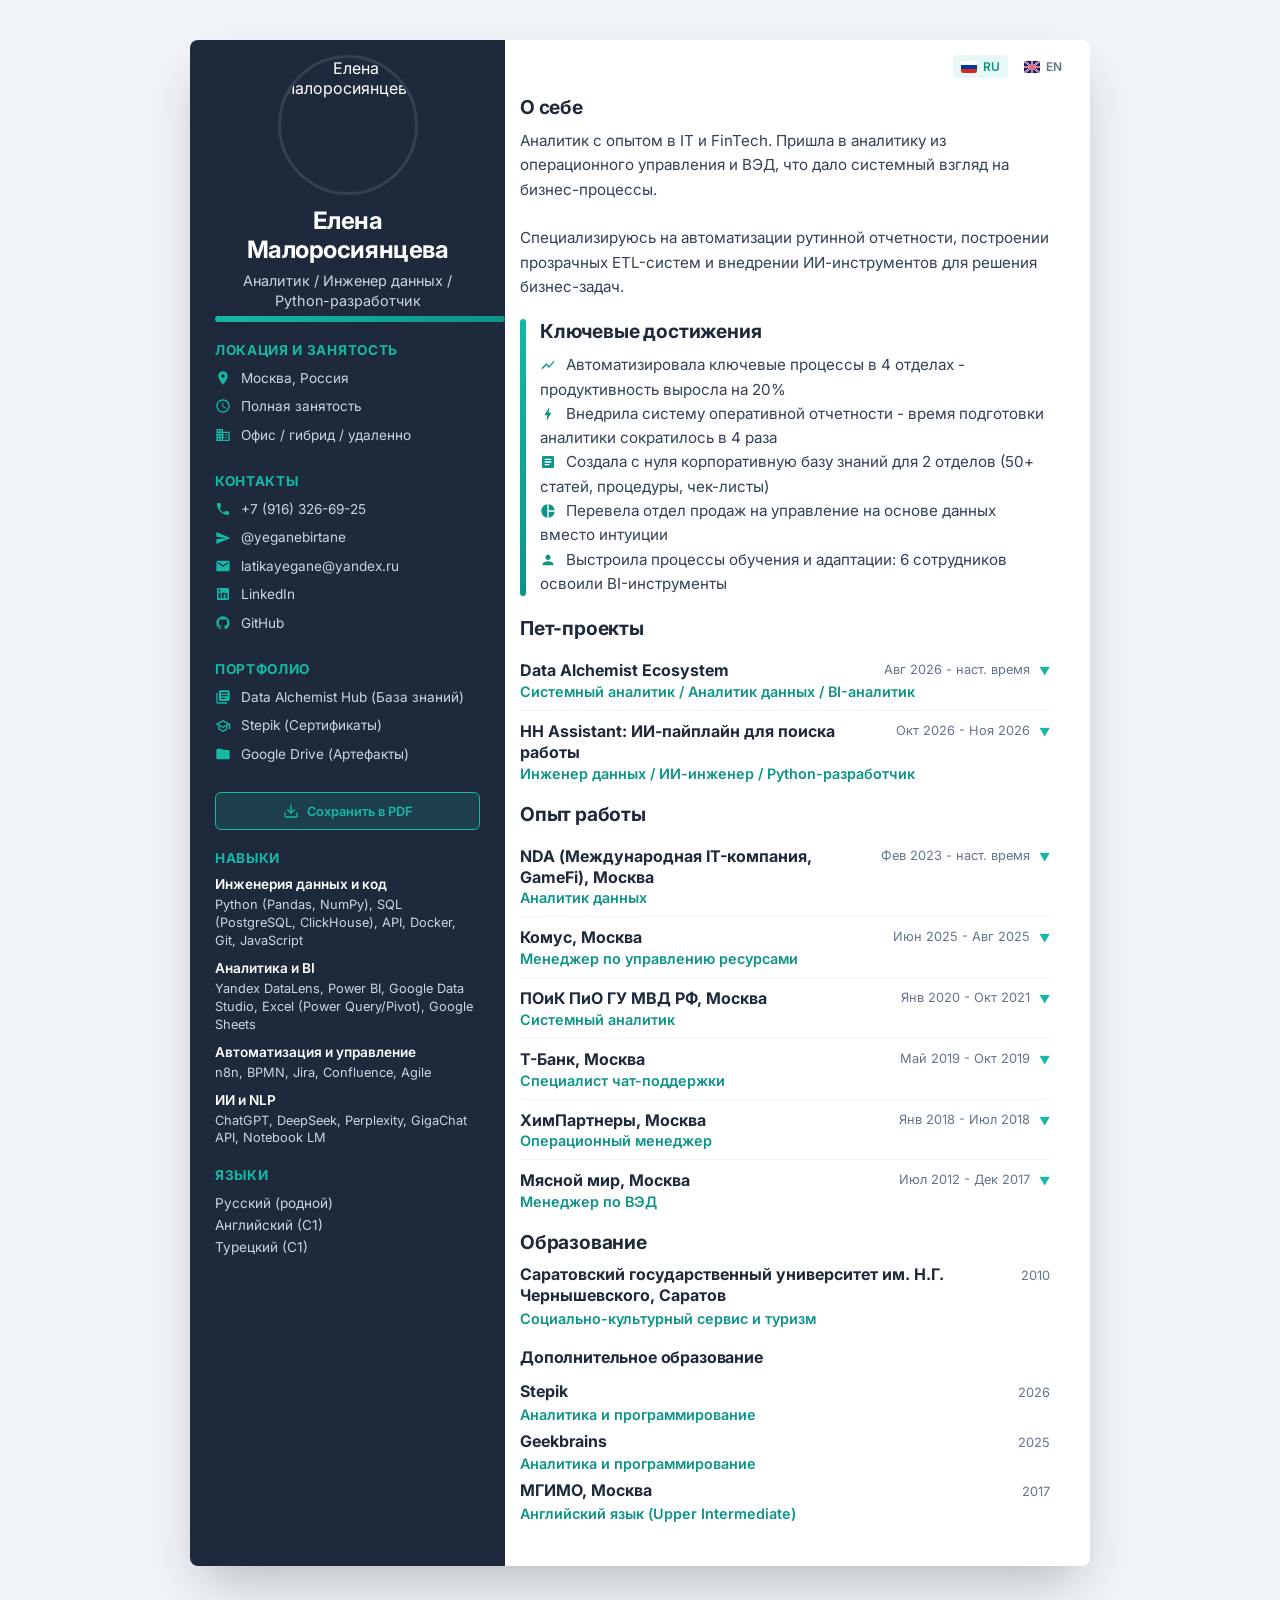
==== index.html @ 45dabecd "Update index.html" ====
<!DOCTYPE html>
<html lang="ru">
<head>
  <meta charset="UTF-8">
  <meta name="viewport" content="width=device-width, initial-scale=1.0">
  <title>Елена Малоросиянцева - Аналитик / Инженер данных / Python-разработчик</title>
  
  <link rel="alternate" hreflang="ru" href="https://elenaphoenix.github.io/cv/index.html" />
  <link rel="alternate" hreflang="en" href="https://elenaphoenix.github.io/cv/index-en.html" />
  <link rel="alternate" hreflang="x-default" href="https://elenaphoenix.github.io/cv/index.html" />

  <!-- Yandex.Metrika counter --> 
  <script type="text/javascript">     
    (function(m,e,t,r,i,k,a){m[i]=m[i]||function(){(m[i].a=m[i].a||[]).push(arguments)};m[i].l=1*new Date();for (var j = 0; j < document.scripts.length; j++) {if (document.scripts[j].src === r) { return; }}k=e.createElement(t),a=e.getElementsByTagName(t)[0],k.async=1,k.src=r,a.parentNode.insertBefore(k,a)})(window, document,'script','https://mc.webvisor.org/metrika/tag_ww.js?id=111546210', 'ym');      
    ym(111546210, 'init', {ssr:true, webvisor:true, trackHash:true, clickmap:true, ecommerce:"dataLayer", referrer: document.referrer, url: location.href, accurateTrackBounce:true, trackLinks:true}); 
  </script> 
  <noscript><div><img src="https://mc.yandex.ru/watch/111546210" style="position:absolute; left:-9999px;" alt="" /></div></noscript> 
  <!-- /Yandex.Metrika counter -->   

  <!-- Google tag (gtag.js) -->
  <script async src="https://www.googletagmanager.com/gtag/js?id=G-RLBGCTVWVK"></script>
  <script>
    window.dataLayer = window.dataLayer || [];
    function gtag(){dataLayer.push(arguments);}
    gtag('js', new Date());
    gtag('config', 'G-RLBGCTVWVK');
  </script>
  <!-- /Google tag (gtag.js) -->
  
  <link rel="preconnect" href="https://fonts.googleapis.com">
  <link rel="preconnect" href="https://fonts.gstatic.com" crossorigin>
  <link href="https://fonts.googleapis.com/css2?family=Inter:wght@400;600;700&display=swap" rel="stylesheet">
  <link rel="stylesheet" href="global.css">
  
  <link rel="apple-touch-icon" sizes="180x180" href="apple-touch-icon.png">
  <link rel="icon" type="image/png" sizes="32x32" href="favicon-32x32.png">
  <link rel="icon" type="image/png" sizes="16x16" href="favicon-16x16.png">
  <link rel="manifest" href="site.webmanifest">
  
  <style>
    :root {
      --color-dark: #1E293B;
      --color-turquoise: #14B8A6;
      --color-turquoise-dark: #0D9488;
      --color-bg-light: #F1F5F9;
      --color-bg-white: #FFFFFF;
      --color-text-light: #CBD5E1;
      --color-text-main: #334155;
      --color-text-muted: #64748B;
      --font-main: 'Inter', sans-serif;
    }

    body {
      font-family: var(--font-main);
      margin: 0;
      padding: 0;
      background-color: var(--color-bg-light);
      color: var(--color-dark);
      -webkit-font-smoothing: antialiased;
    }

    * { box-sizing: border-box; }

    a {
      text-decoration: none;
      color: var(--color-turquoise);
      transition: color 0.2s ease;
    }

    #section-resume {
      padding: 40px 20px;
      display: flex;
      justify-content: center;
      align-items: flex-start;
      min-height: 100vh;
    }

    .resume-container {
      display: flex;
      width: 100%;
      max-width: 900px;
      background-color: var(--color-bg-white);
      box-shadow: 0 25px 50px -12px rgba(0, 0, 0, 0.25);
      border-radius: 8px;
      overflow: hidden;
      position: relative;
    }

    .lang-switcher {
      position: absolute;
      top: 15px;
      right: 20px;
      display: flex;
      gap: 8px;
      z-index: 100;
    }
    .lang-link {
      display: flex;
      align-items: center;
      gap: 6px;
      font-size: 0.75rem;
      font-weight: 600;
      color: var(--color-text-muted);
      padding: 4px 8px;
      border-radius: 4px;
      transition: all 0.2s;
    }
    .lang-link.active {
      color: var(--color-turquoise-dark);
      background: rgba(20, 184, 166, 0.1);
    }
    .lang-link:hover { color: var(--color-turquoise-dark); }
    .flag-svg { border-radius: 2px; }

    /* ЛЕВАЯ КОЛОНКА */
    .sidebar {
      flex: 0 0 35%;
      background-color: var(--color-dark);
      color: var(--color-bg-white);
      padding: 15px 25px 30px 25px;
      display: flex;
      flex-direction: column;
    }

    .profile-section {
      text-align: center;
      margin-bottom: 0;
    }

    .profile-img {
      width: 140px;
      height: 140px;
      border-radius: 50%;
      object-fit: cover;
      margin: 0 auto 12px auto;
      display: block;
      border: 3px solid var(--color-text-main);
    }

    .name {
      font-size: 1.5rem;
      font-weight: 700;
      margin: 0 0 6px 0;
      line-height: 1.2;
      letter-spacing: -0.02em;
    }

    .title {
      font-size: 0.9rem;
      color: var(--color-text-light);
      font-weight: 400;
      margin: 0 0 5px 0;
      line-height: 1.4;
    }

    .divider {
      position: relative;
      width: calc(100% + 25px);
      height: 6px;
      background: linear-gradient(90deg, var(--color-turquoise), var(--color-turquoise-dark));
      border-radius: 3px;
      margin: 0 0 20px 0;
      z-index: 10;
    }

    .sidebar-section {
      margin-bottom: 20px; 
    }
    .sidebar-section:last-child { margin-bottom: 0; }

    .section-title {
      font-size: 0.85rem;
      font-weight: 700;
      margin: 0 0 10px 0;
      letter-spacing: 0.05em;
      text-transform: uppercase;
      color: var(--color-turquoise); 
    }

    .info-list {
      list-style: none;
      padding: 0;
      margin: 0;
    }

    .info-list li {
      font-size: 0.85rem;
      color: var(--color-text-light);
      margin-bottom: 8px; 
      line-height: 1.5;
      display: flex;
      align-items: center;
      gap: 10px;
    }

    .info-list a {
      color: var(--color-text-light);
      display: inline; 
    }

    .info-list a:hover { color: var(--color-bg-white) !important; }

    .contact-icon-svg {
      width: 16px;
      height: 16px;
      fill: var(--color-turquoise);
      flex-shrink: 0;
      display: inline-block;
      vertical-align: middle;
    }

    .pdf-download-btn {
      display: flex;
      align-items: center;
      justify-content: center;
      gap: 8px;
      padding: 10px;
      background-color: rgba(20, 184, 166, 0.15);
      border: 1px solid var(--color-turquoise);
      border-radius: 6px;
      color: var(--color-turquoise);
      font-size: 0.8rem;
      font-weight: 600;
      cursor: pointer;
      width: 100%;
      font-family: inherit;
      transition: all 0.2s;
      /* margin-top: 10px; УБРАНО */
    }
    .pdf-download-btn:hover {
      background-color: var(--color-turquoise);
      color: var(--color-dark);
    }

    .skill-group { margin-bottom: 10px; } 
    .skill-group:last-child { margin-bottom: 0; }
    .skill-name {
      font-size: 0.85rem;
      font-weight: 600;
      margin-bottom: 4px;
      color: var(--color-bg-white);
    }
    .skill-desc {
      font-size: 0.8rem;
      color: var(--color-text-light);
      line-height: 1.4;
    }

    .languages-text {
      font-size: 0.85rem;
      color: var(--color-text-light);
      line-height: 1.6;
      margin: 0;
    }

    /* ПРАВАЯ КОЛОНКА */
    .main-content {
      flex: 1;
      padding: 40px 40px 40px 15px;
      background-color: var(--color-bg-white);
      position: relative;
      display: flex;
      flex-direction: column;
    }

    .content-section {
      margin-bottom: 20px; 
      position: relative;
      z-index: 2;
    }
    .content-section:last-child { margin-bottom: 0; }

    .content-title {
      font-size: 1.2rem;
      font-weight: 700;
      color: var(--color-dark);
      margin: 0 0 10px 0;
      letter-spacing: -0.01em;
    }

    .content-text {
      font-size: 0.95rem;
      line-height: 1.6;
      color: var(--color-text-main);
      margin: 0;
    }

    .whitespace-pre { white-space: pre-line; }

    .achievements-box {
      position: relative;
      padding-left: 20px; 
    }
    
    .achievements-box .content-title {
      margin-top: 0;
    }

    .achievements-box::before {
      content: '';
      position: absolute;
      left: 0;
      top: 0; 
      bottom: 0;
      width: 6px;
      background: linear-gradient(180deg, var(--color-turquoise), var(--color-turquoise-dark));
      border-radius: 3px;
      z-index: 5;
    }

    .achievement-icon-svg {
      width: 16px;
      height: 16px;
      fill: var(--color-turquoise-dark);
      display: inline-block;
      vertical-align: middle;
      margin-right: 6px;
      margin-top: -2px;
    }

    .item-header {
      display: grid;
      grid-template-columns: 1fr auto;
      gap: 15px;
      align-items: baseline;
      margin-bottom: 4px;
    }
    .item-title {
      font-size: 1rem;
      font-weight: 700;
      color: var(--color-dark);
      line-height: 1.3;
    }
    .item-date {
      font-size: 0.8rem;
      color: var(--color-text-muted);
      white-space: nowrap;
      text-align: right;
    }
    .item-subtitle {
      font-size: 0.9rem;
      color: var(--color-turquoise-dark);
      font-weight: 600;
      margin-bottom: 8px;
    }

    details.experience-item {
      border-bottom: 1px solid var(--color-bg-light);
      padding: 10px 0;
    }
    details.experience-item:last-child {
      border-bottom: none;
      padding-bottom: 0;
    }
    details.experience-item summary {
      cursor: pointer;
      list-style: none;
      position: relative;
      display: block;
      padding-right: 20px;
    }
    details.experience-item summary::-webkit-details-marker { display: none; }
    
    .summary-wrapper {
      display: flex;
      justify-content: space-between;
      align-items: flex-start;
      gap: 10px;
    }
    .summary-title {
      font-size: 1rem;
      font-weight: 700;
      color: var(--color-dark);
      line-height: 1.3;
    }
    .summary-date {
      font-size: 0.8rem;
      color: var(--color-text-muted);
      white-space: nowrap;
      margin-top: 2px;
    }
    .summary-subtitle {
      font-size: 0.9rem;
      color: var(--color-turquoise-dark);
      font-weight: 600;
      margin-top: 2px;
    }
    
    details.experience-item summary::after {
      content: '▼';
      position: absolute;
      right: 0;
      top: 4px;
      font-size: 0.7rem;
      color: var(--color-turquoise);
      transition: transform 0.2s;
    }
    details.experience-item[open] summary::after {
      transform: rotate(180deg); 
    }
    
    details.experience-item .details-content {
      margin-top: 10px;
      padding-left: 12px;
      border-left: 2px solid var(--color-bg-light);
    }

    @media print {
      body { background-color: #fff; }
      #section-resume { padding: 0; display: block; min-height: auto; }
      .resume-container { box-shadow: none; border-radius: 0; max-width: 100%; }
      .pdf-download-btn, .lang-switcher { display: none !important; }
      details { display: block !important; }
      details > summary { display: block !important; pointer-events: none; }
      details > summary::after { display: none !important; }
      details > .details-content { display: block !important; }
      .divider { -webkit-print-color-adjust: exact; print-color-adjust: exact; }
      .achievements-box::before { -webkit-print-color-adjust: exact; print-color-adjust: exact; }
    }

    @media (max-width: 768px) {
      #section-resume { padding: 20px 10px; }
      .resume-container { flex-direction: column; }
      .divider { width: 100%; margin-bottom: 20px; }
      .sidebar { padding: 15px 25px 30px 25px; }
      .main-content { padding: 20px; }
      .achievements-box::before { top: 0; }
      .lang-switcher { top: 10px; right: 10px; }
    }
  </style>
</head>
<body>
<section id="section-resume">
  <div class="resume-container">
    
    <div class="lang-switcher">
      <a href="index.html" class="lang-link active" title="Русский">
        <svg class="flag-svg" viewBox="0 0 640 480" width="16" height="12"><rect width="640" height="160" fill="#fff"/><rect y="160" width="640" height="160" fill="#0039a6"/><rect y="320" width="640" height="160" fill="#d52b1e"/></svg> RU
      </a>
      <a href="index-en.html" class="lang-link" title="English">
        <svg class="flag-svg" viewBox="0 0 640 480" width="16" height="12"><rect width="640" height="480" fill="#012169"/><path d="M0,0 L640,480 M640,0 L0,480" stroke="#fff" stroke-width="80"/><path d="M0,0 L640,480 M640,0 L0,480" stroke="#C8102E" stroke-width="40"/><rect x="280" width="80" height="480" fill="#fff"/><rect y="200" width="640" height="80" fill="#fff"/><rect x="300" width="40" height="480" fill="#C8102E"/><rect y="220" width="640" height="40" fill="#C8102E"/></svg> EN
      </a>
    </div>

    <aside class="sidebar">
      <div class="profile-section">
        <img src="images/my_photo.jpg" alt="Елена Малоросиянцева" class="profile-img">
        <h1 class="name">Елена Малоросиянцева</h1>
        <h2 class="title">Аналитик / Инженер данных / Python-разработчик</h2>
      </div>
      
      <div class="divider"></div>
      
      <div class="sidebar-section">
        <h3 class="section-title">Локация и занятость</h3>
        <ul class="info-list">
          <li><svg class="contact-icon-svg" viewBox="0 0 24 24"><path d="M12 2C8.13 2 5 5.13 5 9c0 5.25 7 13 7 13s7-7.75 7-13c0-3.87-3.13-7-7-7zm0 9.5c-1.38 0-2.5-1.12-2.5-2.5s1.12-2.5 2.5-2.5 2.5 1.12 2.5 2.5-1.12 2.5-2.5 2.5z"/></svg> Москва, Россия</li>
          <li><svg class="contact-icon-svg" viewBox="0 0 24 24"><path d="M11.99 2C6.47 2 2 6.48 2 12s4.47 10 9.99 10C17.52 22 22 17.52 22 12S17.52 2 11.99 2zM12 20c-4.42 0-8-3.58-8-8s3.58-8 8-8 8 3.58 8 8-3.58 8-8 8zm.5-13H11v6l5.25 3.15.75-1.23-4.5-2.67z"/></svg> Полная занятость</li>
          <li><svg class="contact-icon-svg" viewBox="0 0 24 24"><path d="M12 7V3H2v18h20V7H12zM6 19H4v-2h2v2zm0-4H4v-2h2v2zm0-4H4V9h2v2zm0-4H4V5h2v2zm4 12H8v-2h2v2zm0-4H8v-2h2v2zm0-4H8V9h2v2zm0-4H8V5h2v2zm10 12h-8v-2h2v-2h-2v-2h2v-2h-2V9h8v10zm-2-8h-2v2h2v-2zm0 4h-2v2h2v-2z"/></svg> Офис / гибрид / удаленно</li>
        </ul>
      </div>

      <div class="sidebar-section">
        <h3 class="section-title">Контакты</h3>
        <ul class="info-list">
          <li><svg class="contact-icon-svg" viewBox="0 0 24 24"><path d="M6.62 10.79c1.44 2.83 3.76 5.14 6.59 6.59l2.2-2.2c.27-.27.67-.36 1.02-.24 1.12.37 2.33.57 3.57.57.55 0 1 .45 1 1V20c0 .55-.45 1-1 1-9.39 0-17-7.61-17-17 0-.55.45-1 1-1h3.5c.55 0 1 .45 1 1 0 1.25.2 2.45.57 3.57.11.35.03.74-.25 1.02l-2.2 2.2z"/></svg> <a href="tel:+79163266925">+7 (916) 326-69-25</a></li>
          <li><svg class="contact-icon-svg" viewBox="0 0 24 24"><path d="M2.01 21L23 12 2.01 3 2 10l15 2-15 2z"/></svg> <a href="https://t.me/yeganebirtane" target="_blank">@yeganebirtane</a></li>
          <li><svg class="contact-icon-svg" viewBox="0 0 24 24"><path d="M20 4H4c-1.1 0-1.99.9-1.99 2L2 18c0 1.1.9 2 2 2h16c1.1 0 2-.9 2-2V6c0-1.1-.9-2-2-2zm0 4l-8 5-8-5V6l8 5 8-5v2z"/></svg> <a href="https://mail.yandex.ru/compose?to=latikayegane@yandex.ru" target="_blank">latikayegane@yandex.ru</a></li>
          <li><svg class="contact-icon-svg" viewBox="0 0 24 24"><path d="M19 3a2 2 0 0 1 2 2v14a2 2 0 0 1-2 2H5a2 2 0 0 1-2-2V5a2 2 0 0 1 2-2h14m-.5 15.5v-5.3a3.26 3.26 0 0 0-3.26-3.26c-.85 0-1.84.52-2.32 1.3v-1.11h-2.79v8.37h2.79v-4.93c0-.77.62-1.4 1.39-1.4a1.4 1.4 0 0 1 1.4 1.4v4.93h2.79M6.88 8.56a1.68 1.68 0 0 0 1.68-1.68c0-.93-.75-1.69-1.68-1.69a1.69 1.69 0 0 0-1.69 1.69c0 .93.76 1.68 1.69 1.68m1.39 9.94v-8.37H5.5v8.37h2.77z"/></svg> <a href="https://www.linkedin.com/in/listenshareanalytics/" target="_blank">LinkedIn</a></li>
          <li><svg class="contact-icon-svg" viewBox="0 0 24 24"><path d="M12 2C6.48 2 2 6.48 2 12c0 4.42 2.87 8.17 6.84 9.5.5.08.66-.23.66-.5v-1.69c-2.77.6-3.36-1.34-3.36-1.34-.45-1.16-1.11-1.47-1.11-1.47-.91-.62.07-.6.07-.6 1 .07 1.53 1.03 1.53 1.03.87 1.52 2.34 1.07 2.91.83.09-.65.35-1.09.63-1.34-2.22-.25-4.55-1.11-4.55-4.92 0-1.11.38-2 1.03-2.71-.1-.25-.45-1.29.1-2.64 0 0 .84-.27 2.75 1.02.79-.22 1.65-.33 2.5-.33.85 0 1.71.11 2.5.33 1.91-1.29 2.75-1.02 2.75-1.02.55 1.35.2 2.39.1 2.64.65.71 1.03 1.6 1.03 2.71 0 3.82-2.34 4.66-4.57 4.91.36.31.69.92.69 1.85V21c0 .27.16.59.67.5C19.14 20.16 22 16.42 22 12A10 10 0 0 0 12 2z"/></svg> <a href="https://github.com/ElenaPhoenix" target="_blank">GitHub</a></li>
        </ul>
      </div>

      <div class="sidebar-section">
        <h3 class="section-title">Портфолио</h3>
        <ul class="info-list portfolio-list">
          <li><svg class="contact-icon-svg" viewBox="0 0 24 24"><path d="M4 6H2v14c0 1.1.9 2 2 2h14v-2H4V6zm16-4H8c-1.1 0-2 .9-2 2v12c0 1.1.9 2 2 2h12c1.1 0 2-.9 2-2V4c0-1.1-.9-2-2-2zm-1 9H9V9h10v2zm-4 4H9v-2h6v2zm4-8H9V5h10v2z"/></svg> <a href="https://listenshareanalytics.atlassian.net/wiki/spaces/bd/overview" target="_blank">Data Alchemist Hub (База знаний)</a></li>
          <li><svg class="contact-icon-svg" viewBox="0 0 24 24"><path d="M12 3L1 9l4 2.18v6L12 21l7-3.82v-6l2-1.09V17h2V9L12 3zm6.82 6L12 12.72 5.18 9 12 5.28 18.82 9zM17 15.99l-5 2.73-5-2.73v-3.72L12 15l5-2.73v3.72z"/></svg> <a href="https://stepik.org/users/583419611/profile" target="_blank">Stepik (Сертификаты)</a></li>
          <li><svg class="contact-icon-svg" viewBox="0 0 24 24"><path d="M10 4H4c-1.1 0-1.99.9-1.99 2L2 18c0 1.1.9 2 2 2h16c1.1 0 2-.9 2-2V8c0-1.1-.9-2-2-2h-8l-2-2z"/></svg> <a href="https://drive.google.com/drive/folders/1682pWZRqctI7lBejN3QwxGaZJj60jbpm?usp=drive_link" target="_blank">Google Drive (Артефакты)</a></li>
        </ul>
      </div>

      <div class="sidebar-section">
        <button onclick="printResume()" class="pdf-download-btn">
          <svg xmlns="http://www.w3.org/2000/svg" width="16" height="16" viewBox="0 0 24 24" fill="none" stroke="currentColor" stroke-width="2" stroke-linecap="round" stroke-linejoin="round"><path d="M21 15v4a2 2 0 0 1-2 2H5a2 2 0 0 1-2-2v-4"></path><polyline points="7 10 12 15 17 10"></polyline><line x1="12" y1="15" x2="12" y2="3"></line></svg>
          Сохранить в PDF
        </button>
      </div>
      
      <div class="sidebar-section">
        <h3 class="section-title">Навыки</h3>
        <div class="skill-group">
          <div class="skill-name">Инженерия данных и код</div>
          <div class="skill-desc">Python (Pandas, NumPy), SQL (PostgreSQL, ClickHouse), API, Docker, Git, JavaScript</div>
        </div>
        <div class="skill-group">
          <div class="skill-name">Аналитика и BI</div>
          <div class="skill-desc">Yandex DataLens, Power BI, Google Data Studio, Excel (Power Query/Pivot), Google Sheets</div>
        </div>
        <div class="skill-group">
          <div class="skill-name">Автоматизация и управление</div>
          <div class="skill-desc">n8n, BPMN, Jira, Confluence, Agile</div>
        </div>
        <div class="skill-group">
          <div class="skill-name">ИИ и NLP</div>
          <div class="skill-desc">ChatGPT, DeepSeek, Perplexity, GigaChat API, Notebook LM</div>
        </div>
      </div>
      
      <div class="sidebar-section">
        <h3 class="section-title">Языки</h3>
        <p class="languages-text">Русский (родной)<br>Английский (С1)<br>Турецкий (С1)</p>
      </div>
    </aside>
    
    <main class="main-content">
      
      <div style="height: 15px;"></div> <!-- Пустая строка перед блоком -->

      <div class="content-section about-section">
        <h3 class="content-title">О себе</h3>
        <p class="content-text">Аналитик с опытом в IT и FinTech. Пришла в аналитику из операционного управления и ВЭД, что дало системный взгляд на бизнес-процессы.<br><br>Специализируюсь на автоматизации рутинной отчетности, построении прозрачных ETL-систем и внедрении ИИ-инструментов для решения бизнес-задач.</p>
      </div>
      
      <div class="content-section">
        <div class="achievements-box">
          <h3 class="content-title">Ключевые достижения</h3>
          <p class="content-text whitespace-pre"><svg class="achievement-icon-svg" viewBox="0 0 24 24"><path d="M3.5 18.49l6-6.01 4 4L22 6.92l-1.41-1.41-7.09 7.97-4-4L2 16.99z"/></svg> Автоматизировала ключевые процессы в 4 отделах - продуктивность выросла на 20%
<svg class="achievement-icon-svg" viewBox="0 0 24 24"><path d="M11 21h-1l1-7H7.5c-.88 0-.33-.75-.31-.78C8.48 10.94 10.42 7.54 13.01 3h1l-1 7h3.51c.4 0 .62.19.4.66C12.97 17.55 11 21 11 21z"/></svg> Внедрила систему оперативной отчетности - время подготовки аналитики сократилось в 4 раза
<svg class="achievement-icon-svg" viewBox="0 0 24 24"><path d="M19 3H5c-1.1 0-2 .9-2 2v14c0 1.1.9 2 2 2h14c1.1 0 2-.9 2-2V5c0-1.1-.9-2-2-2zm-5 14H7v-2h7v2zm3-4H7v-2h10v2zm0-4H7V7h10v2z"/></svg> Создала с нуля корпоративную базу знаний для 2 отделов (50+ статей, процедуры, чек-листы)
<svg class="achievement-icon-svg" viewBox="0 0 24 24"><path d="M11 2v20c-5.07-.5-9-4.79-9-10s3.93-9.5 9-10zm2.03 0v8.99H22c-.47-4.74-4.24-8.52-8.97-8.99zm0 11.01V22c4.74-.47 8.5-4.25 8.97-8.99h-8.97z"/></svg> Перевела отдел продаж на управление на основе данных вместо интуиции
<svg class="achievement-icon-svg" viewBox="0 0 24 24"><path d="M12 12c2.21 0 4-1.79 4-4s-1.79-4-4-4-4 1.79-4 4 1.79 4 4 4zm0 2c-2.67 0-8 1.34-8 4v2h16v-2c0-2.66-5.33-4-8-4z"/></svg> Выстроила процессы обучения и адаптации: 6 сотрудников освоили BI-инструменты</p>
        </div>
      </div>
      
      <div class="content-section">
        <h3 class="content-title">Пет-проекты</h3>
        
        <details class="experience-item">
          <summary>
            <div class="summary-wrapper">
              <div class="summary-title">Data Alchemist Ecosystem</div>
              <span class="summary-date">Авг 2026 - наст. время</span>
            </div>
            <div class="summary-subtitle">Системный аналитик / Аналитик данных / BI-аналитик</div>
          </summary>
          <div class="details-content">
            <p class="content-text whitespace-pre">
<b>Задача</b> 
Профессиональные артефакты (CV, GitHub, Confluence, Jira, Yandex DataLens, LinkedIn, Google Drive, Stepik) существовали разрозненно, что затрудняло демонстрацию комплексных навыков аналитика и системного подхода. Нужно спроектировать и реализовать единую цифровую экосистему для презентации компетенций.

<b>Решение</b>
Переработала шаблон CV. Настроила сквозную аналитику (Яндекс.Метрика) с выводом данных на дашборд в Yandex DataLens. Заполнила в едином стиле профили на Github и LinkedIn. Спроектировала архитектуру экосистемы, описала бизнес-логику. Спланировала этапы разработки, вела бэклог в Jira. Создала базу знаний в Confluence, написала всю документацию и описала кейсы. Объединила все инструменты в единый пайплайн.

<b>Стек</b>
- Figma,
- HTML,
- CSS,
- JavaScript,              
- Atlassian Confluence, 
- Atlassian Jira, 
- Yandex DataLens, 
- Yandex Metrika.

<b>Ссылка</b> <a href="https://elenaphoenix.github.io/cv/" target="_blank">Интерактивное резюме</a>
            </p>
          </div>
        </details>

        <details class="experience-item">
          <summary>
            <div class="summary-wrapper">
              <div class="summary-title">HH Assistant: ИИ-пайплайн для поиска работы</div>
              <span class="summary-date">Окт 2026 - Ноя 2026</span>
            </div>
            <div class="summary-subtitle">Инженер данных / ИИ-инженер / Python-разработчик</div>
          </summary>
          <div class="details-content">
            <p class="content-text whitespace-pre">
<b>Задача</b>
Был ручной перебор тысяч нерелевантных вакансий и потеря времени на написание шаблонных сопроводительных писем. Нужно автоматизировать ETL-процесс поиска, скоринга вакансий и отправки откликов.

<b>Решение</b>
Разработала ETL-пайплайн на Python. Настроила сбор данных через API hh.ru, разработала логику "умного фильтра" (расстояние Левенштейна, приоритет слов-исключений) для отсева нерелевантных вакансий, реализовала генерацию уникальных писем через GigaChat API. Реализовала fallback на шаблон при малом остатке токенов. Настроила пост-обработку текста через pymorphy3 (морфология). Спроектировала нормализованную ER-модель базы данных (4 таблицы с внешними ключами). Хранение истории откликов в PostgreSQL. Использовала ThreadPoolExecutor для многопоточности, contextmanager для работы с БД, модульную архитектуру (SRP). Покрыла код 107 тестами. Реализовала полную изоляцию файловой системы, чтобы тесты не ломали реальные данные. Организовала логирование, атомарную запись файлов, обработку сетевых сбоев и лимитов API.

<b>Стек</b>
- Python, 
- PostgreSQL, 
- GigaChat API,
- Docker,
- pytest,
- ThreadPoolExecutor.

<b>Ссылка</b> <a href="https://github.com/ElenaPhoenix/hh-assistant" target="_blank">GitHub Repository</a>
            </p>
          </div>
        </details>
      </div>

      <div class="content-section">
        <h3 class="content-title">Опыт работы</h3>
        
        <details class="experience-item">
          <summary>
            <div class="summary-wrapper">
              <div class="summary-title">NDA (Международная IT-компания, GameFi), Москва</div>
              <span class="summary-date">Фев 2023 - наст. время</span>
            </div>
            <div class="summary-subtitle">Аналитик данных</div>
          </summary>
          <div class="details-content">
            <p class="content-text whitespace-pre">
Работала с 5 отделами (поддержка, модерация, продажи, комьюнити, автоматизация).

<b>Обязанности</b>
Аналитика и отчетность
- Проводила ad-hoc исследования и когортный анализ для оценки поведения пользователей.
- Строила продуктовые воронки и сегментировала клиентов.
- Выявляла тренды, аномалии и формулировала гипотезы.
- Контролировала качество данных, выявляла инциденты.
- Разрабатывала и поддерживала BI-отчеты для бизнес-пользователей.
- Собирала, верифицировала и формализовала бизнес-требования.

Автоматизация процессов
- Создала систему автоматизированной отчетности: от разрозненных таблиц к дашбордам в Google Sheets и Google Data Studio.
- Внедрила систему сбора обращений поддержки: сотрудники - структурированные таблицы - агрегация через скрипты - дашборд в реальном времени.
- Оптимизировала ETL-процессы для подготовки данных.
- Настроила интеграцию Jira и Confluence.

Администрирование и управление знаниями
- Администрировала Jira (доступы, проекты, ведение спринтов, доски, фильтры, дашборды) и Confluence (доступы, права, структура, макросы).
- Создала базу знаний для 2 отделов с нуля (отделы продаж и модерации; процедуры, паспорта позиций, чек-листы и др.).
- Проводила ретроспективы и презентовала результаты руководству.
- Выступала координатором и бизнес-ассистентом руководителя.

<b>Достижения</b>
- Автоматизировала ручные отчеты в 4 отделах (отделы поддержки, модерации, продаж, комьюнити) - продуктивность выросла на 20%.
- Сократила время подготовки аналитики в 4 раза (отдел модерации) за счет дашбордов.
- Сократила время обработки обращений поддержки с 8 часов до 1 часа в неделю.
- Создала базу знаний для 2 отделов (50+ статей, процедуры, паспорта позиций).
- Обучила 6 сотрудников работе с BI-инструментами.
- Внедрила отчетность для продаж - бизнес перешел к управлению на основе данных.

<b>Стек</b>
- SQL,
- Python (NumPy, Pandas),
- JavaScript,
- API,
- Google Sheets,
- Google Docs,
- Google Data Studio,
- Microsoft Excel,
- Yandex DataLens,
- Intercom,
- AppsFlyer,
- корпоративная административная система,
- Miro,
- n8n,
- BPMN,
- Atlassian Jira,
- Atlassian Confluence,
- Agile.
            </p>
          </div>
        </details>
        
        <details class="experience-item">
          <summary>
            <div class="summary-wrapper">
              <div class="summary-title">Комус, Москва</div>
              <span class="summary-date">Июн 2025 - Авг 2025</span>
            </div>
            <div class="summary-subtitle">Менеджер по управлению ресурсами</div>
          </summary>
          <div class="details-content">
            <p class="content-text whitespace-pre">
<b>Обязанности</b>
- Подготавливала регулярную отчетность (план-факт) в Excel и SAP BO.
- Проводила аудит Jira: проверяла корректность внесения трудозатрат, соответствие задач.
- Анализировала доступность ресурсов на проекты.
- Выполняла разовые поручения руководства: сбор данных и их анализ по запросу.
- Вела внутренние справочники и инструкции в Confluence, поддерживать их в актуальном состоянии.

<b>Достижения</b>
Привела несколько документов в Confluence к единой структуре, исправила неточности и расхождения.

<b>Стек</b>
- Excel (Power Pivot, Power Query),
- SAP BO,
- корпоративная административная система,
- Atlassian Jira,
- Atlassian Confluence.
            </p>
          </div>
        </details>

        <details class="experience-item">
          <summary>
            <div class="summary-wrapper">
              <div class="summary-title">ПОиК ПиО ГУ МВД РФ, Москва</div>
              <span class="summary-date">Янв 2020 - Окт 2021</span>
            </div>
            <div class="summary-subtitle">Системный аналитик</div>
          </summary>
          <div class="details-content">
            <p class="content-text whitespace-pre">
<b>Обязанности</b>
- Выполняла обязанности по осуществлению правопорядка.
- Работала с первичной и внутренней документацией: предобработка, очистка и подготовка данных для дальнейшего анализа.
- Переводила данные с бумажных носителей в электронный вид.

<b>Достижения</b>
Скорость поиска запрашиваемой информации улучшилась с нескольких дней до нескольких минут.

<b>Стек</b>
- MS Office,
- внутренние базы данных.
            </p>
          </div>
        </details>

        <details class="experience-item">
          <summary>
            <div class="summary-wrapper">
              <div class="summary-title">Т-Банк, Москва</div>
              <span class="summary-date">Май 2019 - Окт 2019</span>
            </div>
            <div class="summary-subtitle">Специалист чат-поддержки</div>
          </summary>
          <div class="details-content">
            <p class="content-text whitespace-pre">
<b>Обязанности</b>
- Обеспечивала многоканальную поддержку (до 5 чатов) с соблюдением SLA.
- Решала сложные запросы: блокировки, оспаривания, технические сбои.
- Выявляла потребности клиентов и предлагала кросс-продукты.
- Предотвращала эскалацию конфликтов.

<b>Достижения</b>
По результатам работы получила положительные отзывы на независимом портале Банки.ру и была премирована.

<b>Стек</b>
- Jira,
- банковские CRM-системы.
            </p>
          </div>
        </details>

        <details class="experience-item">
          <summary>
            <div class="summary-wrapper">
              <div class="summary-title">ХимПартнеры, Москва</div>
              <span class="summary-date">Янв 2018 - Июл 2018</span>
            </div>
            <div class="summary-subtitle">Операционный менеджер</div>
          </summary>
          <div class="details-content">
            <p class="content-text whitespace-pre">
<b>Обязанности</b>
- Координировала отгрузки товара и логистику (морские и сухопутные перевозки).
- Подготавливала документы для таможенных органов.
- Взаимодействовала с поставщиками и логистическими компаниями по корректности заполнения документов, срокам поставки груза.
- Контролировала соблюдение сроков поставки.

<b>Достижения</b>
Все грузы поставлены в срок.

<b>Стек</b>
- MS Office.
            </p>
          </div>
        </details>

        <details class="experience-item">
          <summary>
            <div class="summary-wrapper">
              <div class="summary-title">Мясной мир, Москва</div>
              <span class="summary-date">Июл 2012 - Дек 2017</span>
            </div>
            <div class="summary-subtitle">Менеджер по ВЭД</div>
          </summary>
          <div class="details-content">
            <p class="content-text whitespace-pre">
Начинала с должности офис-менеджера, через 5 месяцев переведена на позицию менеджера по внешнеэкономической деятельности.

<b>Обязанности</b>
- Проводила переговоры с иностранными поставщиками и логистическими компаниями, заключала контракты.
- Закупала мясосырье у иностранных поставщиков.
- Рассчитывала себестоимость товара и таможенные платежи.
- Участвовала в таможенной очистке грузов.
- Контролировала логистику (морские, сухопутные перевозки).
- Анализировала и планировала складские остатки.
- Вела реестр платежей.
- Создала в Excel единую систему отслеживания грузов: от закупки до постановки на склад.

<b>Достижения</b>
Получен сертификат «Импортер 2014 года» по группе товаров.
Все поставки сырья осуществлялись своевременно, без простоев.
Закупка сырья по ценам ниже рыночных.

<b>Стек</b>
- MS Office.
            </p>
          </div>
        </details>

      </div>
      
      <div class="content-section">
        <h3 class="content-title">Образование</h3>
        
        <div class="experience-item" style="border-bottom: none; padding-bottom: 0;">
          <div class="item-header">
            <span class="item-title">Саратовский государственный университет им. Н.Г. Чернышевского, Саратов</span>
            <span class="item-date">2010</span>
          </div>
          <div class="item-subtitle">Социально-культурный сервис и туризм</div>
        </div>
        
        <h4 class="content-title" style="font-size: 1rem; margin: 20px 0 10px 0;">Дополнительное образование</h4>
        
        <div class="experience-item" style="border-bottom: none; padding: 4px 0;">
          <div class="item-header">
            <span class="item-title">Stepik</span>
            <span class="item-date">2026</span>
          </div>
          <div class="item-subtitle" style="margin-bottom: 0;">Аналитика и программирование</div>
        </div>
        <div class="experience-item" style="border-bottom: none; padding: 4px 0;">
          <div class="item-header">
            <span class="item-title">Geekbrains</span>
            <span class="item-date">2025</span>
          </div>
          <div class="item-subtitle" style="margin-bottom: 0;">Аналитика и программирование</div>
        </div>
        <div class="experience-item" style="border-bottom: none; padding: 4px 0;">
          <div class="item-header">
            <span class="item-title">МГИМО, Москва</span>
            <span class="item-date">2017</span>
          </div>
          <div class="item-subtitle" style="margin-bottom: 0;">Английский язык (Upper Intermediate)</div>
        </div>
      </div>
      
    </main>
  </div>
</section>

<script>
function printResume() {
  const details = document.querySelectorAll('details');
  const states = [];
  details.forEach((el, index) => { states[index] = el.open; el.open = true; });
  window.print();
  setTimeout(() => { details.forEach((el, index) => { el.open = states[index]; }); }, 500); 
}
</script>
</body>
</html>
---- global.css ----
:root {
  --color-dark: #1E293B;
  --color-turquoise: #14B8A6;
  --color-turquoise-dark: #0D9488;
  --color-bg-light: #E2E8F0;
  --color-bg-white: #FFFFFF;
  --color-text-light: #CBD5E1;
  --color-text-main: #334155;
  --color-text-muted: #64748B;
  --font-main: 'Inter', sans-serif;
}

body {
  font-family: var(--font-main);
  margin: 0;
  padding: 0;
  background-color: var(--color-bg-light);
  color: var(--color-dark);
  -webkit-font-smoothing: antialiased;
  -moz-osx-font-smoothing: grayscale;
}

* {
  box-sizing: border-box;
}

a {
  text-decoration: none;
  color: var(--color-turquoise);
  transition: color 0.2s ease;
}

a:hover {
  color: var(--color-bg-white) !important;
  text-decoration: underline;
}
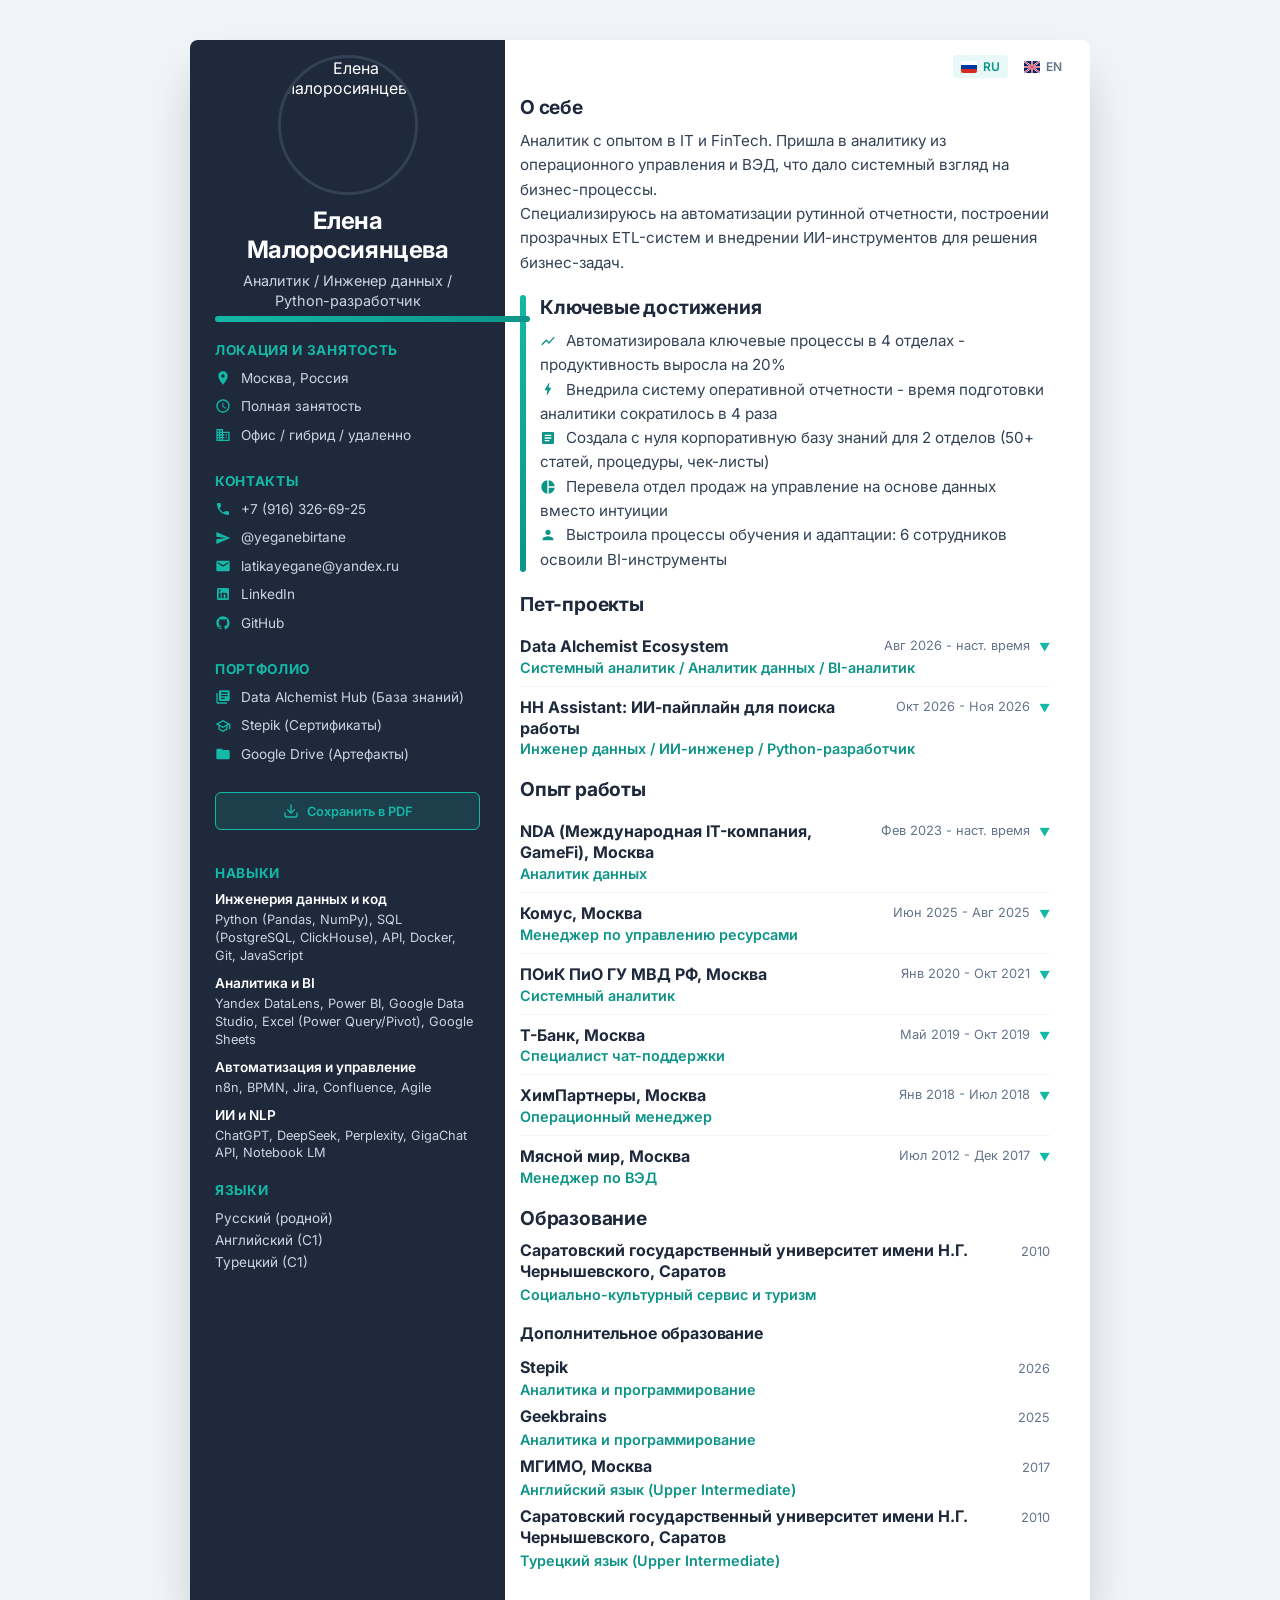
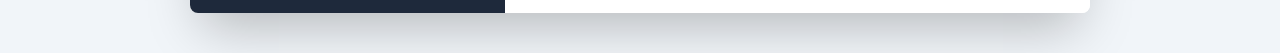
==== commit 20d820eb: "Update index.html" ====
--- a/index.html
+++ b/index.html
@@ -155,7 +155,7 @@
 
     .divider {
       position: relative;
-      width: calc(100% + 25px);
+      width: calc(100% + 50px);
       height: 6px;
       background: linear-gradient(90deg, var(--color-turquoise), var(--color-turquoise-dark));
       border-radius: 3px;
@@ -225,7 +225,6 @@
       width: 100%;
       font-family: inherit;
       transition: all 0.2s;
-      /* margin-top: 10px; УБРАНО */
     }
     .pdf-download-btn:hover {
       background-color: var(--color-turquoise);
@@ -485,6 +484,7 @@
           <svg xmlns="http://www.w3.org/2000/svg" width="16" height="16" viewBox="0 0 24 24" fill="none" stroke="currentColor" stroke-width="2" stroke-linecap="round" stroke-linejoin="round"><path d="M21 15v4a2 2 0 0 1-2 2H5a2 2 0 0 1-2-2v-4"></path><polyline points="7 10 12 15 17 10"></polyline><line x1="12" y1="15" x2="12" y2="3"></line></svg>
           Сохранить в PDF
         </button>
+      <div style="height: 15px;"></div> <!-- Пустая строка перед блоком -->  
       </div>
       
       <div class="sidebar-section">
@@ -516,10 +516,9 @@
     <main class="main-content">
       
       <div style="height: 15px;"></div> <!-- Пустая строка перед блоком -->
-
       <div class="content-section about-section">
         <h3 class="content-title">О себе</h3>
-        <p class="content-text">Аналитик с опытом в IT и FinTech. Пришла в аналитику из операционного управления и ВЭД, что дало системный взгляд на бизнес-процессы.<br><br>Специализируюсь на автоматизации рутинной отчетности, построении прозрачных ETL-систем и внедрении ИИ-инструментов для решения бизнес-задач.</p>
+        <p class="content-text">Аналитик с опытом в IT и FinTech. Пришла в аналитику из операционного управления и ВЭД, что дало системный взгляд на бизнес-процессы.<br>Специализируюсь на автоматизации рутинной отчетности, построении прозрачных ETL-систем и внедрении ИИ-инструментов для решения бизнес-задач.</p>
       </div>
       
       <div class="content-section">
@@ -810,7 +809,7 @@
         
         <div class="experience-item" style="border-bottom: none; padding-bottom: 0;">
           <div class="item-header">
-            <span class="item-title">Саратовский государственный университет им. Н.Г. Чернышевского, Саратов</span>
+            <span class="item-title">Саратовский государственный университет имени Н.Г. Чернышевского, Саратов</span>
             <span class="item-date">2010</span>
           </div>
           <div class="item-subtitle">Социально-культурный сервис и туризм</div>
@@ -838,6 +837,13 @@
             <span class="item-date">2017</span>
           </div>
           <div class="item-subtitle" style="margin-bottom: 0;">Английский язык (Upper Intermediate)</div>
+        </div>
+        <div class="experience-item" style="border-bottom: none; padding: 4px 0;">
+          <div class="item-header">
+            <span class="item-title">Саратовский государственный университет имени Н.Г. Чернышевского, Саратов</span>
+            <span class="item-date">2010</span>
+          </div>
+          <div class="item-subtitle" style="margin-bottom: 0;">Турецкий язык (Upper Intermediate)</div>
         </div>
       </div>
       
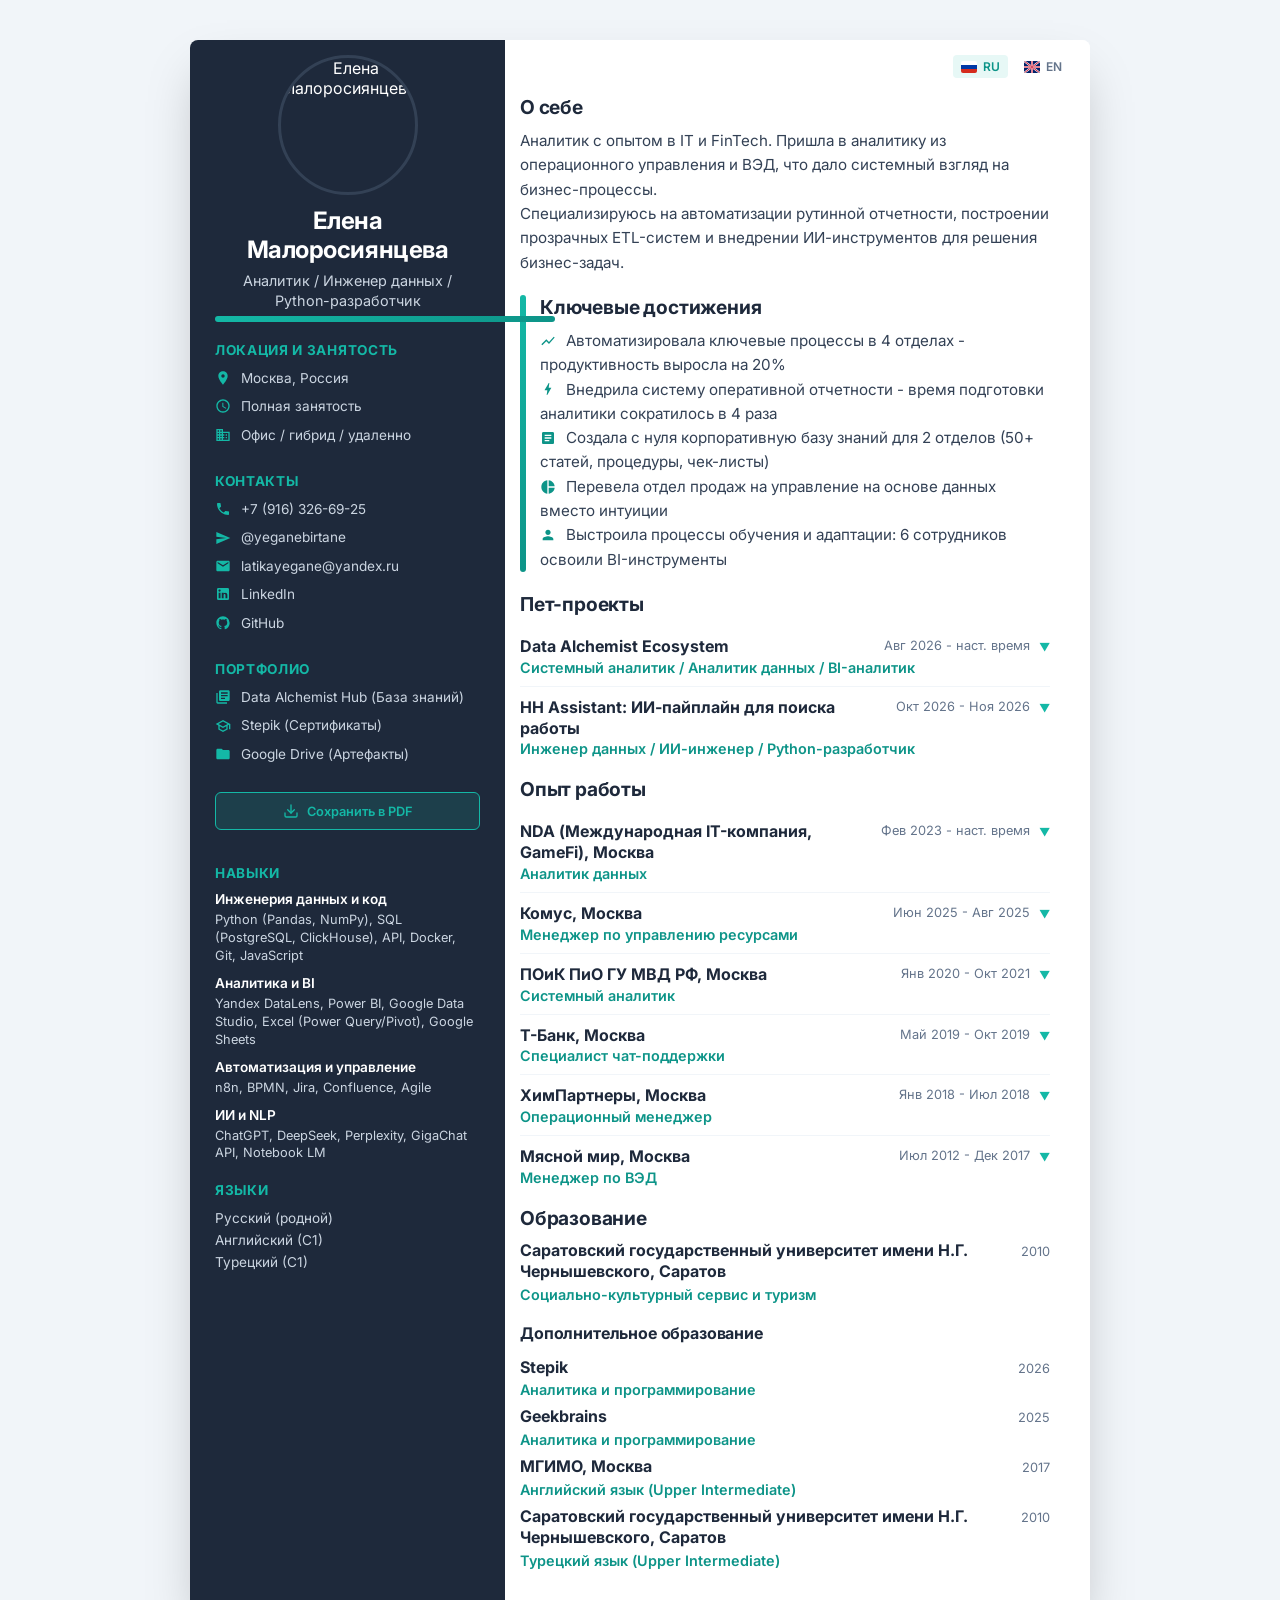
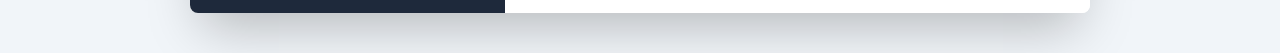
==== commit 1ef015b5: "Update index.html" ====
--- a/index.html
+++ b/index.html
@@ -155,7 +155,7 @@
 
     .divider {
       position: relative;
-      width: calc(100% + 50px);
+      width: calc(100% + 75px);
       height: 6px;
       background: linear-gradient(90deg, var(--color-turquoise), var(--color-turquoise-dark));
       border-radius: 3px;
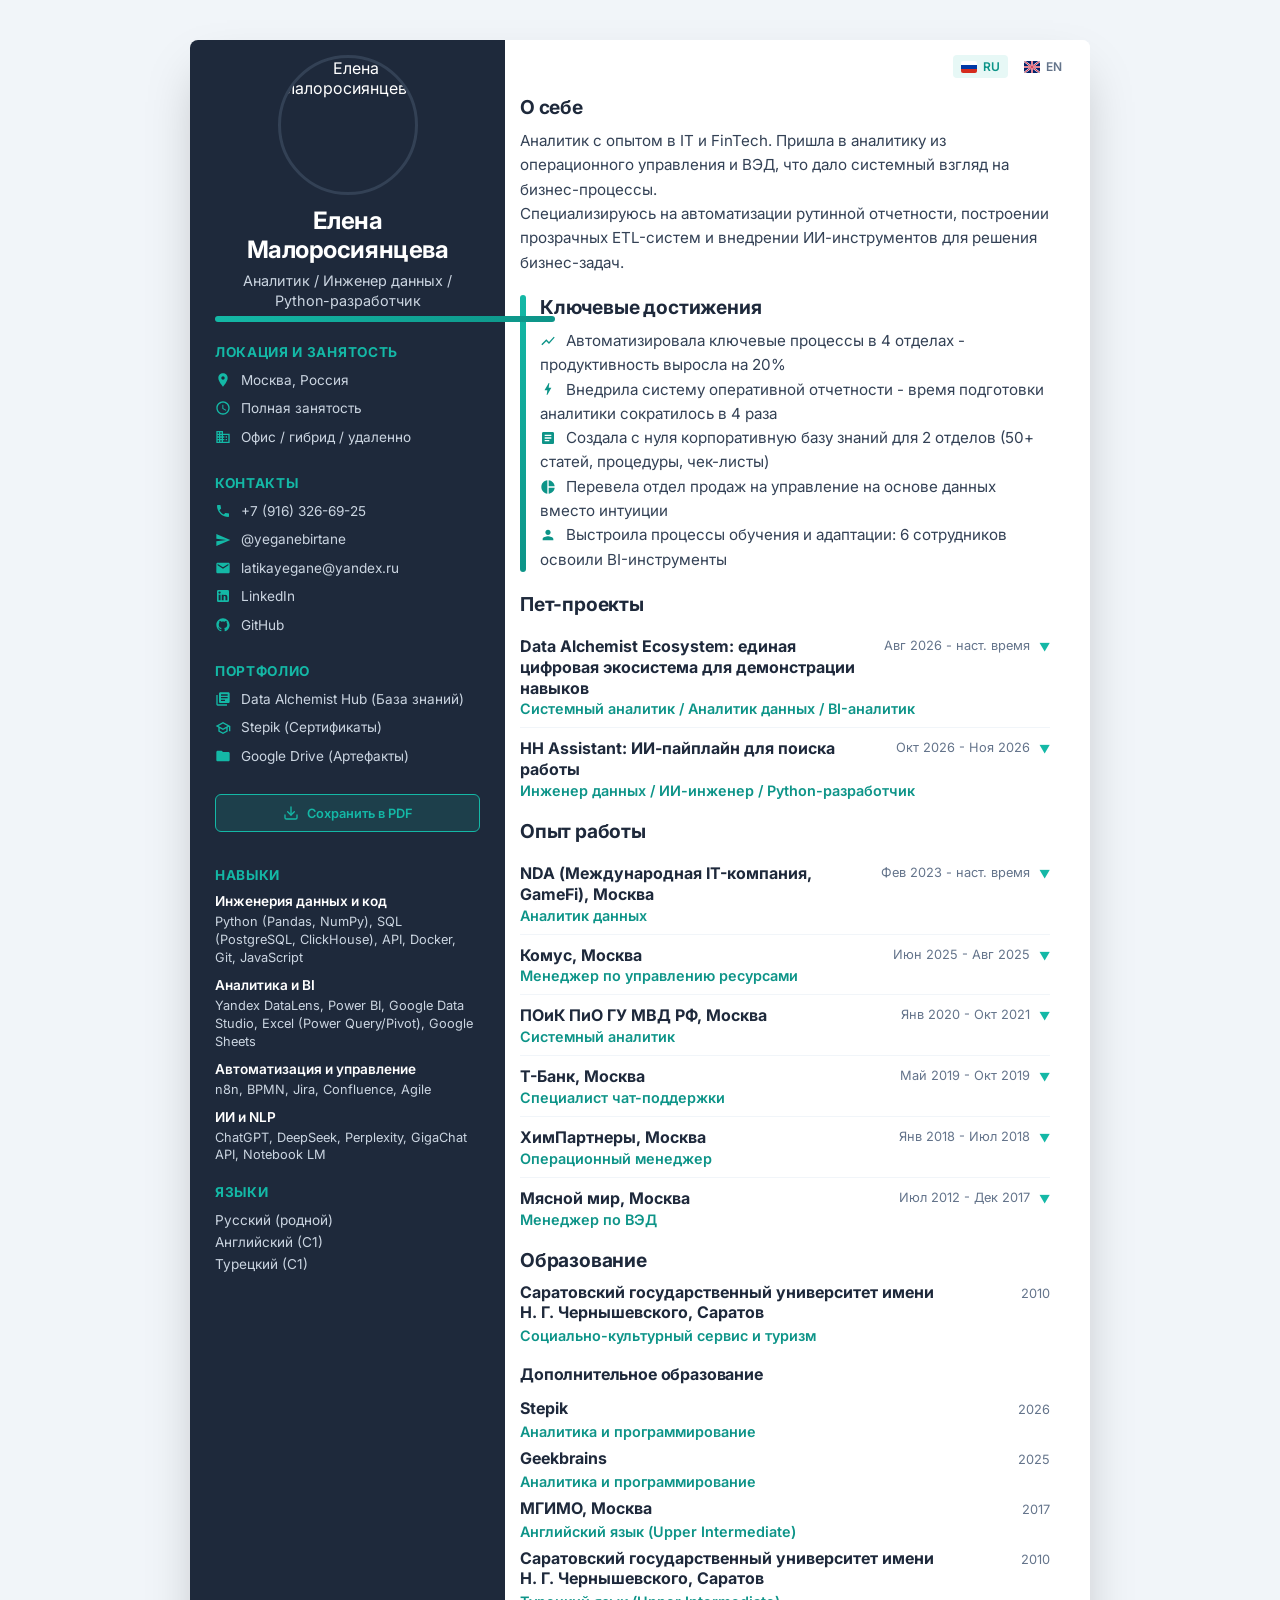
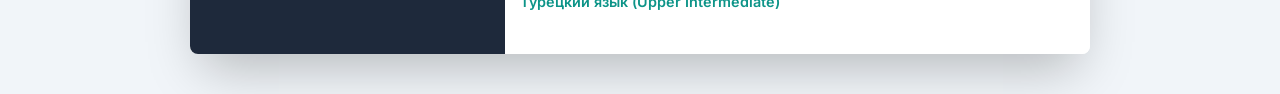
==== commit e79be8b9: "Update index.html" ====
--- a/index.html
+++ b/index.html
@@ -159,7 +159,7 @@
       height: 6px;
       background: linear-gradient(90deg, var(--color-turquoise), var(--color-turquoise-dark));
       border-radius: 3px;
-      margin: 0 0 20px 0;
+      margin: 0 0 22px 0;
       z-index: 10;
     }
 
@@ -538,7 +538,7 @@
         <details class="experience-item">
           <summary>
             <div class="summary-wrapper">
-              <div class="summary-title">Data Alchemist Ecosystem</div>
+              <div class="summary-title">Data Alchemist Ecosystem: единая цифровая экосистема для демонстрации навыков</div>
               <span class="summary-date">Авг 2026 - наст. время</span>
             </div>
             <div class="summary-subtitle">Системный аналитик / Аналитик данных / BI-аналитик</div>
@@ -809,7 +809,7 @@
         
         <div class="experience-item" style="border-bottom: none; padding-bottom: 0;">
           <div class="item-header">
-            <span class="item-title">Саратовский государственный университет имени Н.Г. Чернышевского, Саратов</span>
+            <span class="item-title">Саратовский государственный университет имени Н.&nbsp;Г.&nbsp;Чернышевского, Саратов</span>
             <span class="item-date">2010</span>
           </div>
           <div class="item-subtitle">Социально-культурный сервис и туризм</div>
@@ -840,7 +840,7 @@
         </div>
         <div class="experience-item" style="border-bottom: none; padding: 4px 0;">
           <div class="item-header">
-            <span class="item-title">Саратовский государственный университет имени Н.Г. Чернышевского, Саратов</span>
+            <span class="item-title">Саратовский государственный университет имени Н.&nbsp;Г.&nbsp;Чернышевского, Саратов</span>
             <span class="item-date">2010</span>
           </div>
           <div class="item-subtitle" style="margin-bottom: 0;">Турецкий язык (Upper Intermediate)</div>
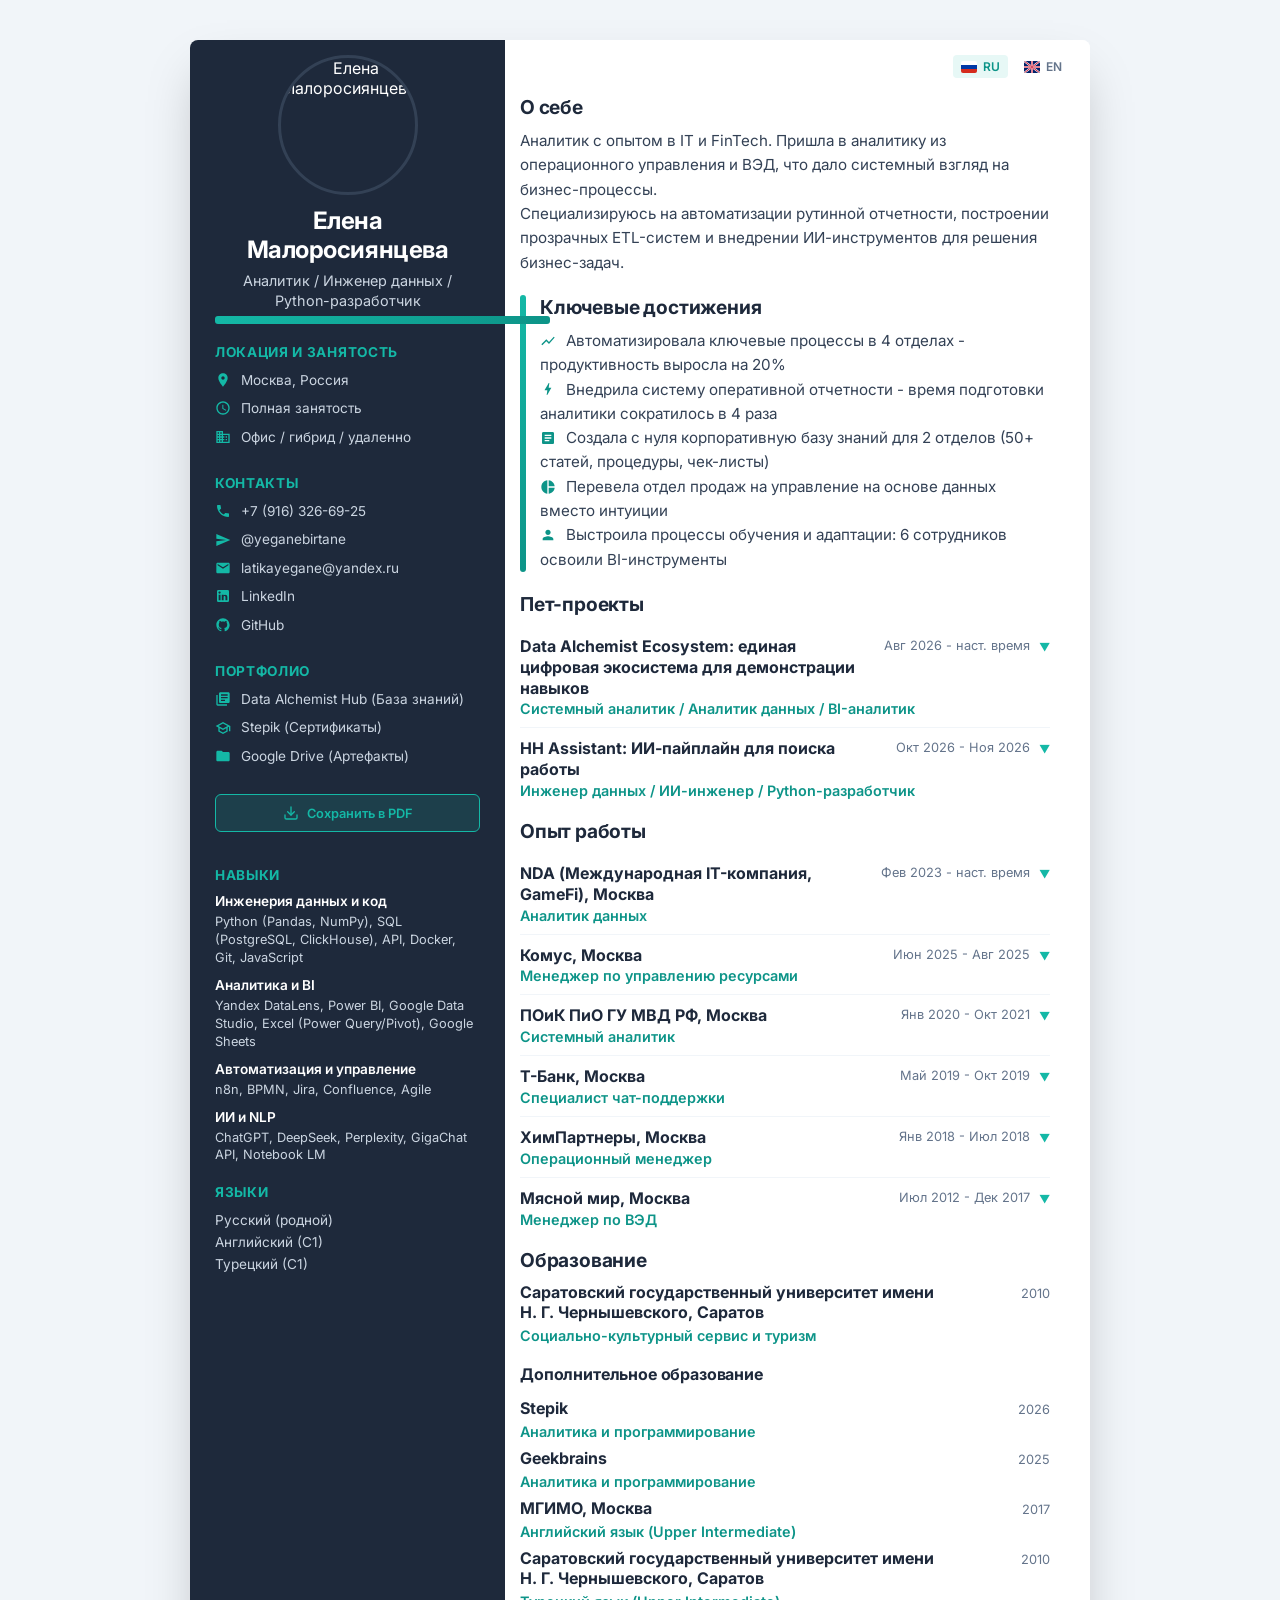
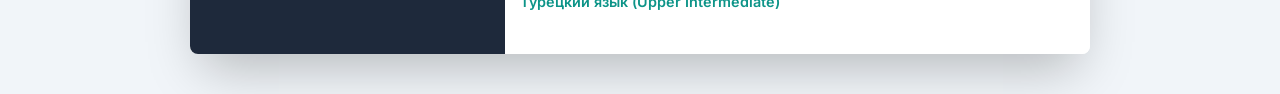
==== commit 99e023b5: "Update index.html" ====
--- a/index.html
+++ b/index.html
@@ -155,11 +155,11 @@
 
     .divider {
       position: relative;
-      width: calc(100% + 75px);
-      height: 6px;
+      width: calc(100% + 70px);
+      height: 8px;
       background: linear-gradient(90deg, var(--color-turquoise), var(--color-turquoise-dark));
       border-radius: 3px;
-      margin: 0 0 22px 0;
+      margin: 0 0 20px 0;
       z-index: 10;
     }
 
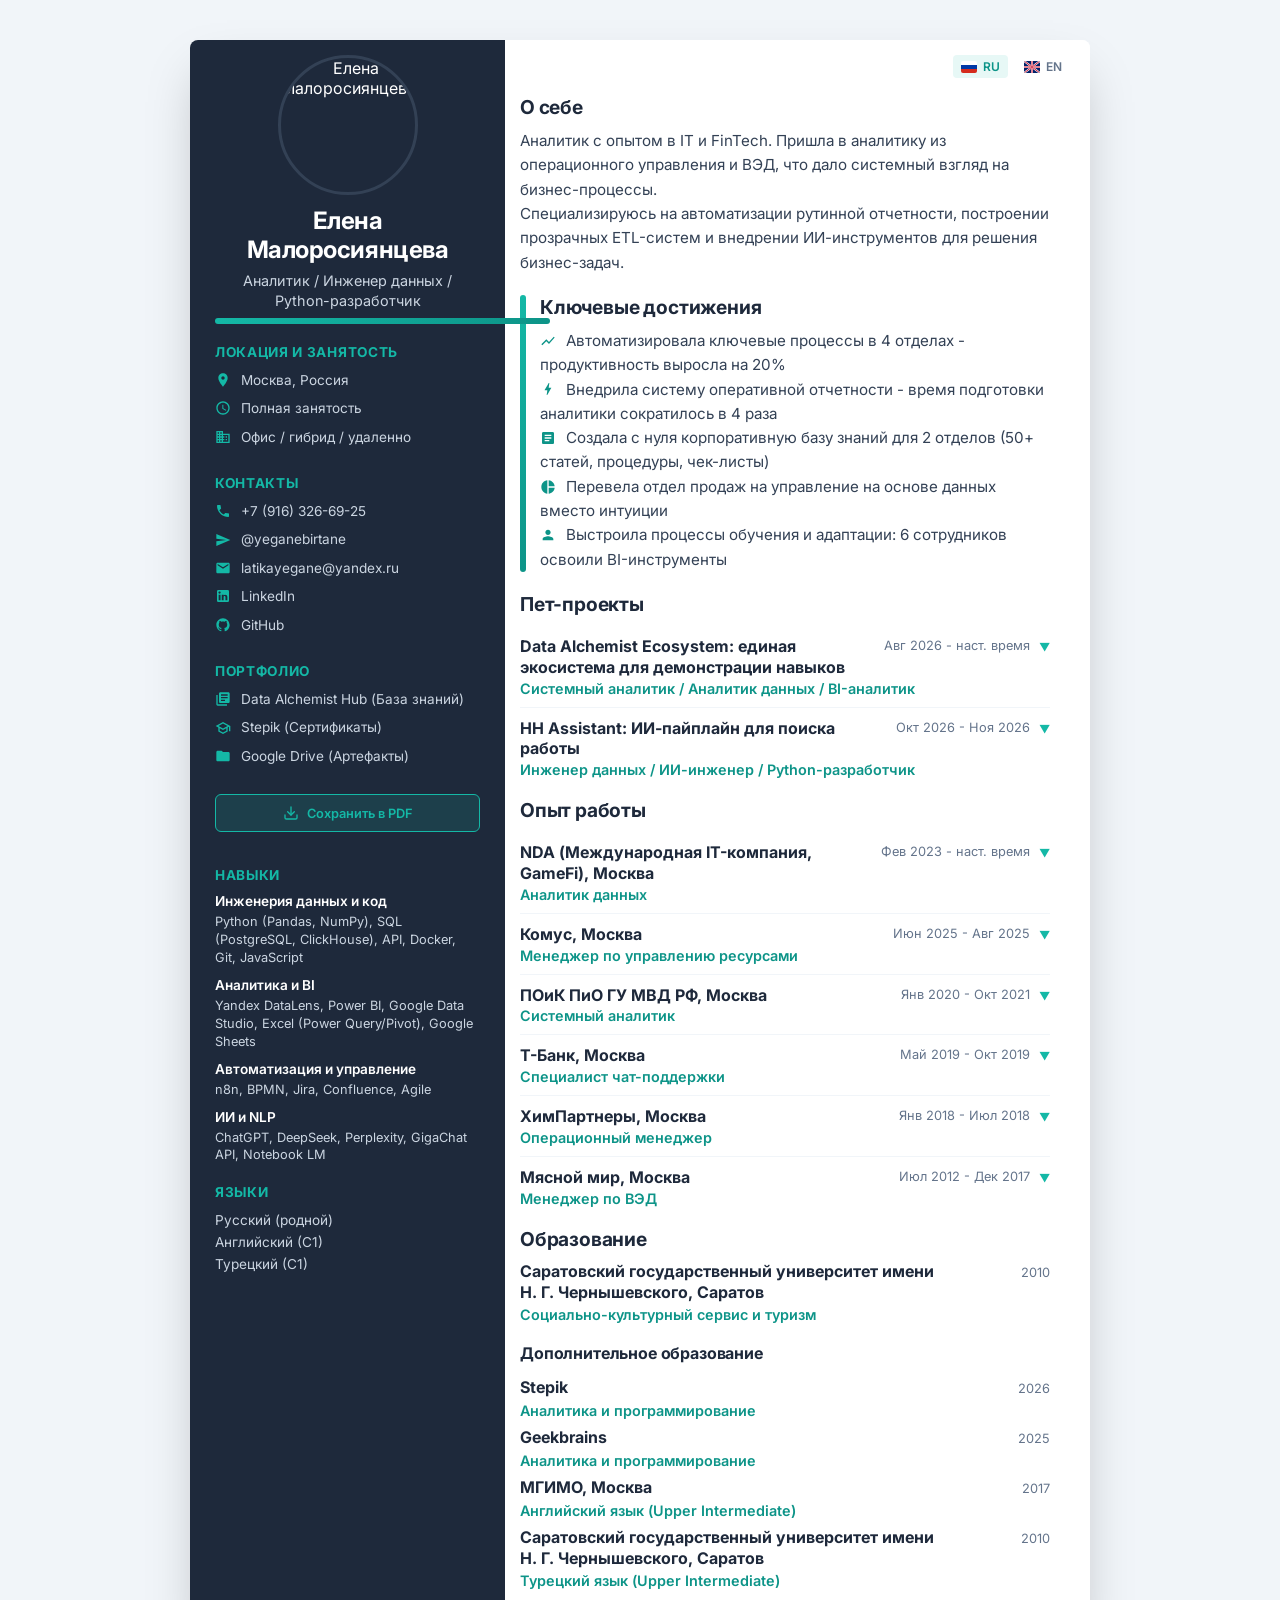
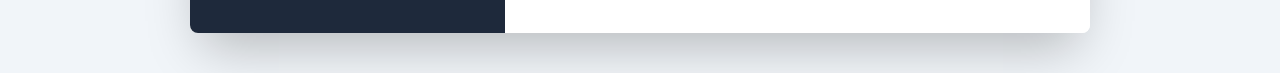
==== commit 15cb7369: "Update index.html" ====
--- a/index.html
+++ b/index.html
@@ -156,10 +156,10 @@
     .divider {
       position: relative;
       width: calc(100% + 70px);
-      height: 8px;
+      height: 6px;
       background: linear-gradient(90deg, var(--color-turquoise), var(--color-turquoise-dark));
       border-radius: 3px;
-      margin: 0 0 20px 0;
+      margin: 2px 0 20px 0;
       z-index: 10;
     }
 
@@ -538,7 +538,7 @@
         <details class="experience-item">
           <summary>
             <div class="summary-wrapper">
-              <div class="summary-title">Data Alchemist Ecosystem: единая цифровая экосистема для демонстрации навыков</div>
+              <div class="summary-title">Data Alchemist Ecosystem: единая экосистема для демонстрации навыков</div>
               <span class="summary-date">Авг 2026 - наст. время</span>
             </div>
             <div class="summary-subtitle">Системный аналитик / Аналитик данных / BI-аналитик</div>
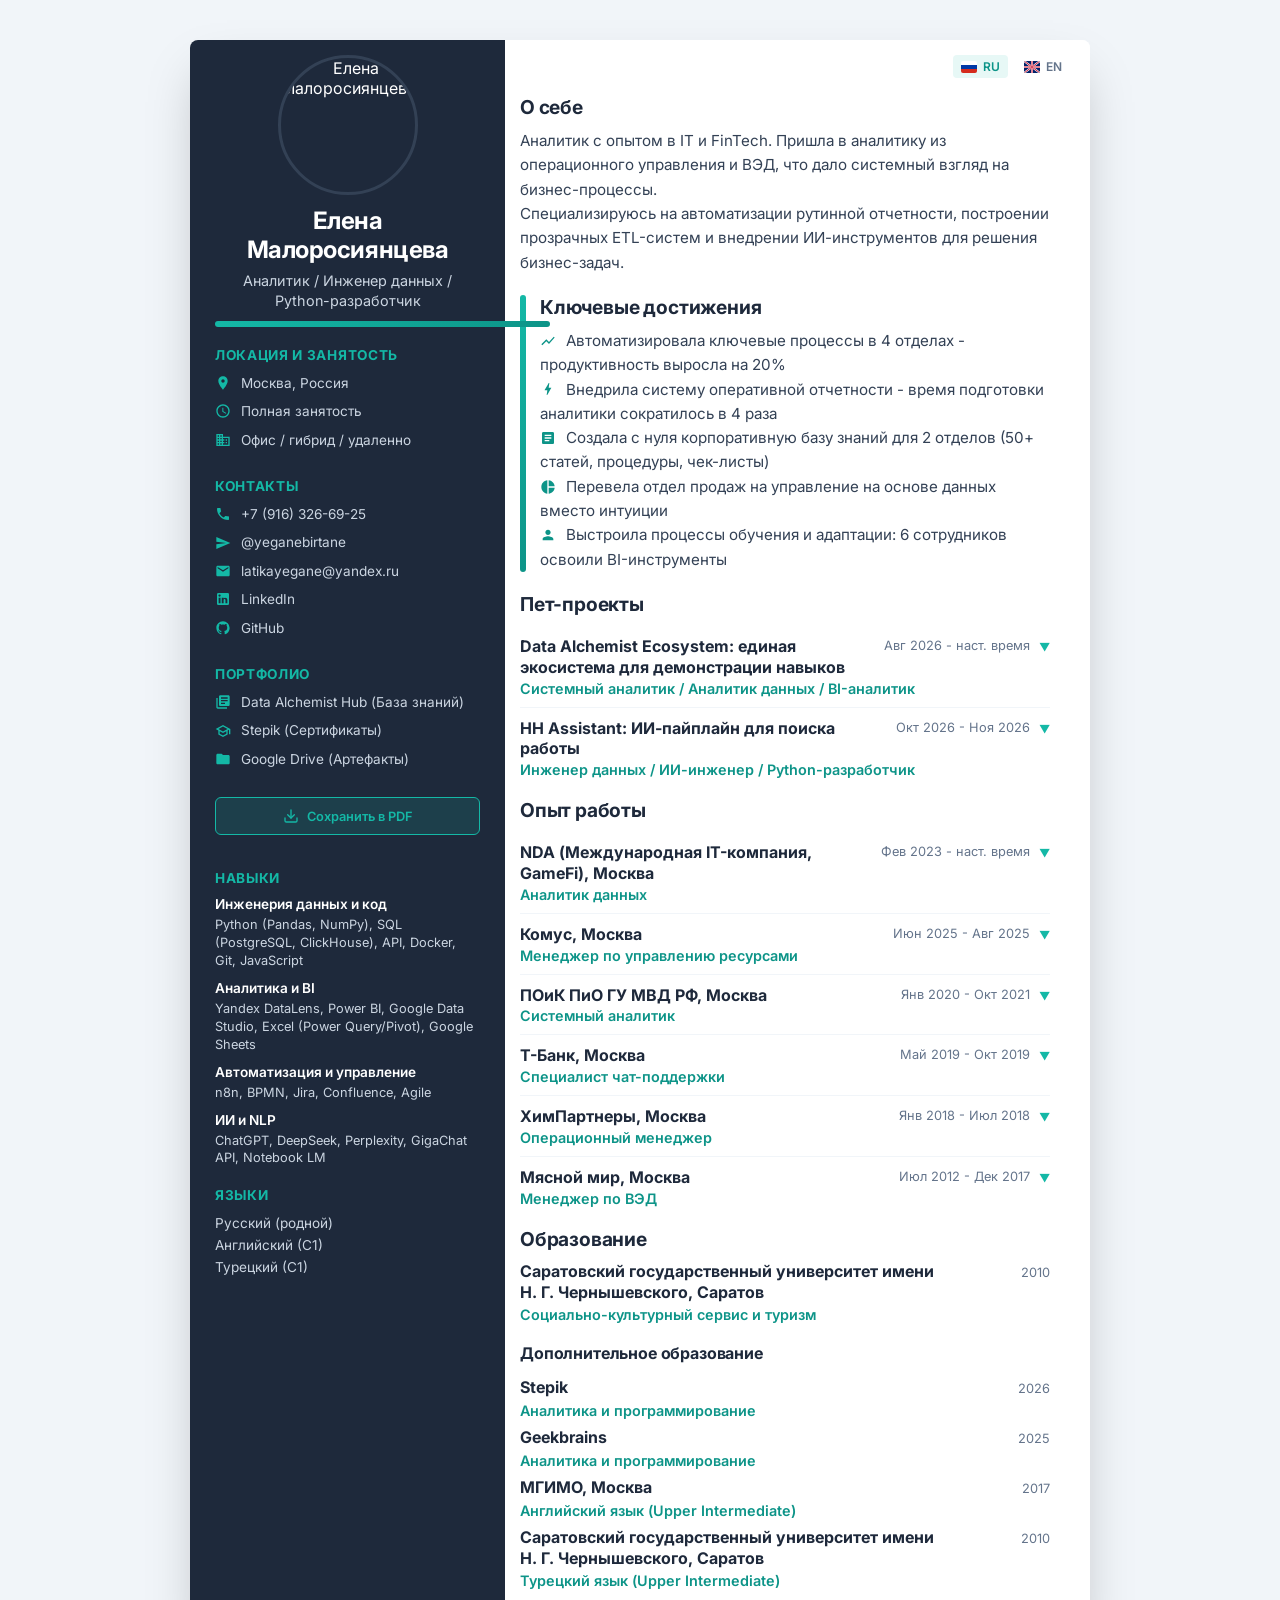
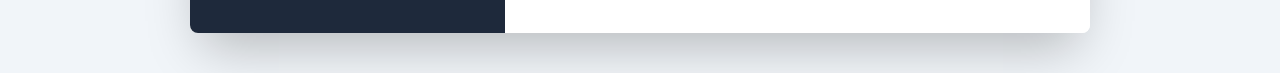
==== commit d9c5e3e1: "Update index.html" ====
--- a/index.html
+++ b/index.html
@@ -159,7 +159,7 @@
       height: 6px;
       background: linear-gradient(90deg, var(--color-turquoise), var(--color-turquoise-dark));
       border-radius: 3px;
-      margin: 2px 0 20px 0;
+      margin: 5px 0 20px 0;
       z-index: 10;
     }
 
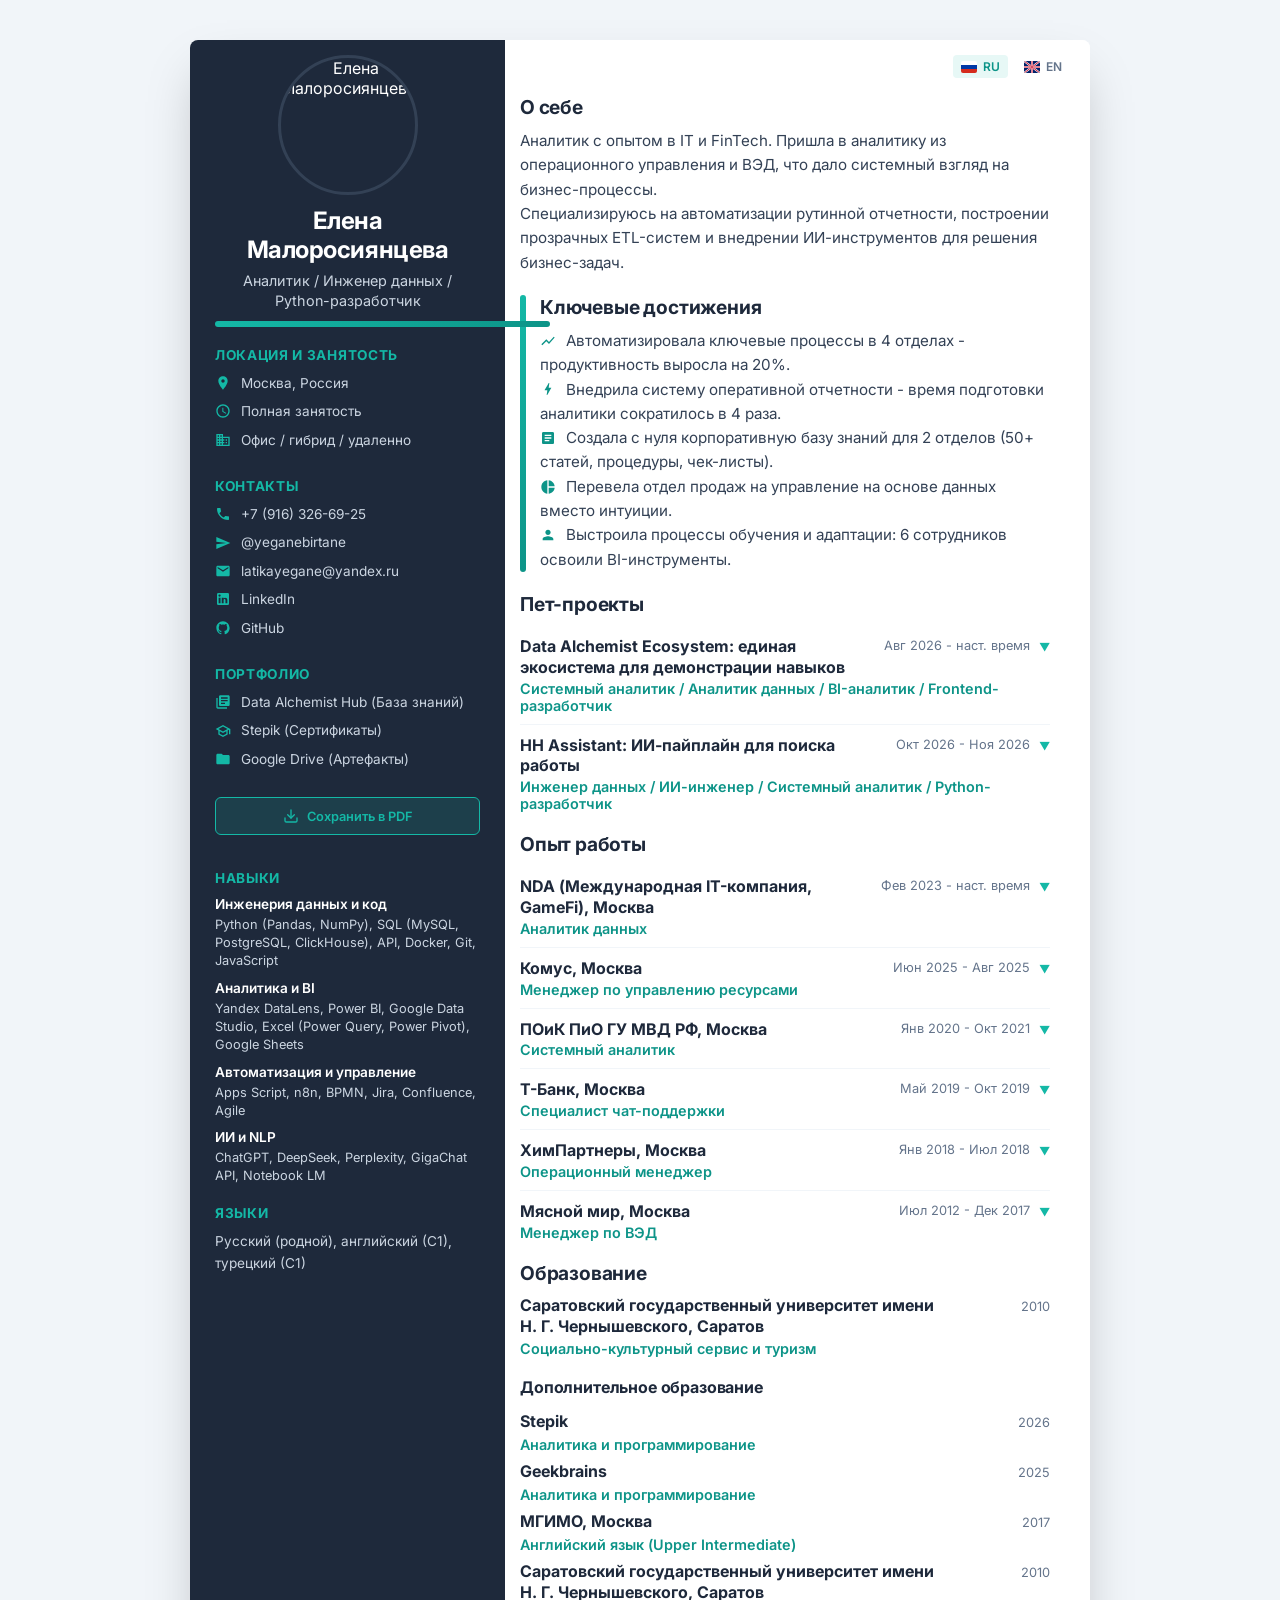
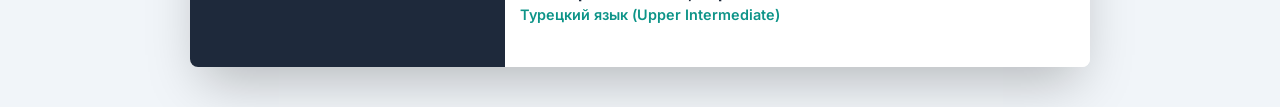
==== commit 812f42c5: "Update index.html" ====
--- a/index.html
+++ b/index.html
@@ -491,15 +491,15 @@
         <h3 class="section-title">Навыки</h3>
         <div class="skill-group">
           <div class="skill-name">Инженерия данных и код</div>
-          <div class="skill-desc">Python (Pandas, NumPy), SQL (PostgreSQL, ClickHouse), API, Docker, Git, JavaScript</div>
+          <div class="skill-desc">Python (Pandas, NumPy), SQL (MySQL, PostgreSQL, ClickHouse), API, Docker, Git, JavaScript</div>
         </div>
         <div class="skill-group">
           <div class="skill-name">Аналитика и BI</div>
-          <div class="skill-desc">Yandex DataLens, Power BI, Google Data Studio, Excel (Power Query/Pivot), Google Sheets</div>
+          <div class="skill-desc">Yandex DataLens, Power BI, Google Data Studio, Excel (Power Query, Power Pivot), Google Sheets</div>
         </div>
         <div class="skill-group">
           <div class="skill-name">Автоматизация и управление</div>
-          <div class="skill-desc">n8n, BPMN, Jira, Confluence, Agile</div>
+          <div class="skill-desc">Apps Script, n8n, BPMN, Jira, Confluence, Agile</div>
         </div>
         <div class="skill-group">
           <div class="skill-name">ИИ и NLP</div>
@@ -509,7 +509,7 @@
       
       <div class="sidebar-section">
         <h3 class="section-title">Языки</h3>
-        <p class="languages-text">Русский (родной)<br>Английский (С1)<br>Турецкий (С1)</p>
+        <p class="languages-text">Русский (родной), английский (С1), турецкий (С1)</p>
       </div>
     </aside>
     
@@ -524,11 +524,11 @@
       <div class="content-section">
         <div class="achievements-box">
           <h3 class="content-title">Ключевые достижения</h3>
-          <p class="content-text whitespace-pre"><svg class="achievement-icon-svg" viewBox="0 0 24 24"><path d="M3.5 18.49l6-6.01 4 4L22 6.92l-1.41-1.41-7.09 7.97-4-4L2 16.99z"/></svg> Автоматизировала ключевые процессы в 4 отделах - продуктивность выросла на 20%
-<svg class="achievement-icon-svg" viewBox="0 0 24 24"><path d="M11 21h-1l1-7H7.5c-.88 0-.33-.75-.31-.78C8.48 10.94 10.42 7.54 13.01 3h1l-1 7h3.51c.4 0 .62.19.4.66C12.97 17.55 11 21 11 21z"/></svg> Внедрила систему оперативной отчетности - время подготовки аналитики сократилось в 4 раза
-<svg class="achievement-icon-svg" viewBox="0 0 24 24"><path d="M19 3H5c-1.1 0-2 .9-2 2v14c0 1.1.9 2 2 2h14c1.1 0 2-.9 2-2V5c0-1.1-.9-2-2-2zm-5 14H7v-2h7v2zm3-4H7v-2h10v2zm0-4H7V7h10v2z"/></svg> Создала с нуля корпоративную базу знаний для 2 отделов (50+ статей, процедуры, чек-листы)
-<svg class="achievement-icon-svg" viewBox="0 0 24 24"><path d="M11 2v20c-5.07-.5-9-4.79-9-10s3.93-9.5 9-10zm2.03 0v8.99H22c-.47-4.74-4.24-8.52-8.97-8.99zm0 11.01V22c4.74-.47 8.5-4.25 8.97-8.99h-8.97z"/></svg> Перевела отдел продаж на управление на основе данных вместо интуиции
-<svg class="achievement-icon-svg" viewBox="0 0 24 24"><path d="M12 12c2.21 0 4-1.79 4-4s-1.79-4-4-4-4 1.79-4 4 1.79 4 4 4zm0 2c-2.67 0-8 1.34-8 4v2h16v-2c0-2.66-5.33-4-8-4z"/></svg> Выстроила процессы обучения и адаптации: 6 сотрудников освоили BI-инструменты</p>
+          <p class="content-text whitespace-pre"><svg class="achievement-icon-svg" viewBox="0 0 24 24"><path d="M3.5 18.49l6-6.01 4 4L22 6.92l-1.41-1.41-7.09 7.97-4-4L2 16.99z"/></svg> Автоматизировала ключевые процессы в 4 отделах - продуктивность выросла на 20%.
+<svg class="achievement-icon-svg" viewBox="0 0 24 24"><path d="M11 21h-1l1-7H7.5c-.88 0-.33-.75-.31-.78C8.48 10.94 10.42 7.54 13.01 3h1l-1 7h3.51c.4 0 .62.19.4.66C12.97 17.55 11 21 11 21z"/></svg> Внедрила систему оперативной отчетности - время подготовки аналитики сократилось в 4 раза.
+<svg class="achievement-icon-svg" viewBox="0 0 24 24"><path d="M19 3H5c-1.1 0-2 .9-2 2v14c0 1.1.9 2 2 2h14c1.1 0 2-.9 2-2V5c0-1.1-.9-2-2-2zm-5 14H7v-2h7v2zm3-4H7v-2h10v2zm0-4H7V7h10v2z"/></svg> Создала с нуля корпоративную базу знаний для 2 отделов (50+ статей, процедуры, чек-листы).
+<svg class="achievement-icon-svg" viewBox="0 0 24 24"><path d="M11 2v20c-5.07-.5-9-4.79-9-10s3.93-9.5 9-10zm2.03 0v8.99H22c-.47-4.74-4.24-8.52-8.97-8.99zm0 11.01V22c4.74-.47 8.5-4.25 8.97-8.99h-8.97z"/></svg> Перевела отдел продаж на управление на основе данных вместо интуиции.
+<svg class="achievement-icon-svg" viewBox="0 0 24 24"><path d="M12 12c2.21 0 4-1.79 4-4s-1.79-4-4-4-4 1.79-4 4 1.79 4 4 4zm0 2c-2.67 0-8 1.34-8 4v2h16v-2c0-2.66-5.33-4-8-4z"/></svg> Выстроила процессы обучения и адаптации: 6 сотрудников освоили BI-инструменты.</p>
         </div>
       </div>
       
@@ -541,7 +541,7 @@
               <div class="summary-title">Data Alchemist Ecosystem: единая экосистема для демонстрации навыков</div>
               <span class="summary-date">Авг 2026 - наст. время</span>
             </div>
-            <div class="summary-subtitle">Системный аналитик / Аналитик данных / BI-аналитик</div>
+            <div class="summary-subtitle">Системный аналитик / Аналитик данных / BI-аналитик / Frontend-разработчик</div>
           </summary>
           <div class="details-content">
             <p class="content-text whitespace-pre">
@@ -572,7 +572,7 @@
               <div class="summary-title">HH Assistant: ИИ-пайплайн для поиска работы</div>
               <span class="summary-date">Окт 2026 - Ноя 2026</span>
             </div>
-            <div class="summary-subtitle">Инженер данных / ИИ-инженер / Python-разработчик</div>
+            <div class="summary-subtitle">Инженер данных / ИИ-инженер / Системный аналитик / Python-разработчик</div>
           </summary>
           <div class="details-content">
             <p class="content-text whitespace-pre">
@@ -580,7 +580,7 @@
 Был ручной перебор тысяч нерелевантных вакансий и потеря времени на написание шаблонных сопроводительных писем. Нужно автоматизировать ETL-процесс поиска, скоринга вакансий и отправки откликов.
 
 <b>Решение</b>
-Разработала ETL-пайплайн на Python. Настроила сбор данных через API hh.ru, разработала логику "умного фильтра" (расстояние Левенштейна, приоритет слов-исключений) для отсева нерелевантных вакансий, реализовала генерацию уникальных писем через GigaChat API. Реализовала fallback на шаблон при малом остатке токенов. Настроила пост-обработку текста через pymorphy3 (морфология). Спроектировала нормализованную ER-модель базы данных (4 таблицы с внешними ключами). Хранение истории откликов в PostgreSQL. Использовала ThreadPoolExecutor для многопоточности, contextmanager для работы с БД, модульную архитектуру (SRP). Покрыла код 107 тестами. Реализовала полную изоляцию файловой системы, чтобы тесты не ломали реальные данные. Организовала логирование, атомарную запись файлов, обработку сетевых сбоев и лимитов API.
+Разработала ETL-пайплайн на Python. Настроила сбор данных через API hh.ru, разработала логику "умного фильтра" (расстояние Левенштейна, приоритет слов-исключений) для отсева нерелевантных вакансий, реализовала генерацию уникальных писем через GigaChat API. Реализовала переход на шаблон при малом остатке токенов. Настроила пост-обработку текста через pymorphy3 (морфология). Спроектировала нормализованную ER-модель базы данных (4 таблицы с внешними ключами). Хранение истории откликов в PostgreSQL. Использовала ThreadPoolExecutor для многопоточности, contextmanager для работы с БД, модульную архитектуру (SRP). Покрыла код 107 тестами. Реализовала полную изоляцию файловой системы, чтобы тесты не ломали реальные данные. Организовала логирование, атомарную запись файлов, обработку сетевых сбоев и лимитов API.
 
 <b>Стек</b>
 - Python, 
@@ -590,7 +590,7 @@
 - pytest,
 - ThreadPoolExecutor.
 
-<b>Ссылка</b> <a href="https://github.com/ElenaPhoenix/hh-assistant" target="_blank">GitHub Repository</a>
+<b>Ссылка</b> <a href="https://github.com/ElenaPhoenix/hh-assistant" target="_blank">HH Assistant</a>
             </p>
           </div>
         </details>
@@ -678,7 +678,7 @@
 - Проводила аудит Jira: проверяла корректность внесения трудозатрат, соответствие задач.
 - Анализировала доступность ресурсов на проекты.
 - Выполняла разовые поручения руководства: сбор данных и их анализ по запросу.
-- Вела внутренние справочники и инструкции в Confluence, поддерживать их в актуальном состоянии.
+- Вела внутренние справочники и инструкции в Confluence, поддерживала их в актуальном состоянии.
 
 <b>Достижения</b>
 Привела несколько документов в Confluence к единой структуре, исправила неточности и расхождения.
